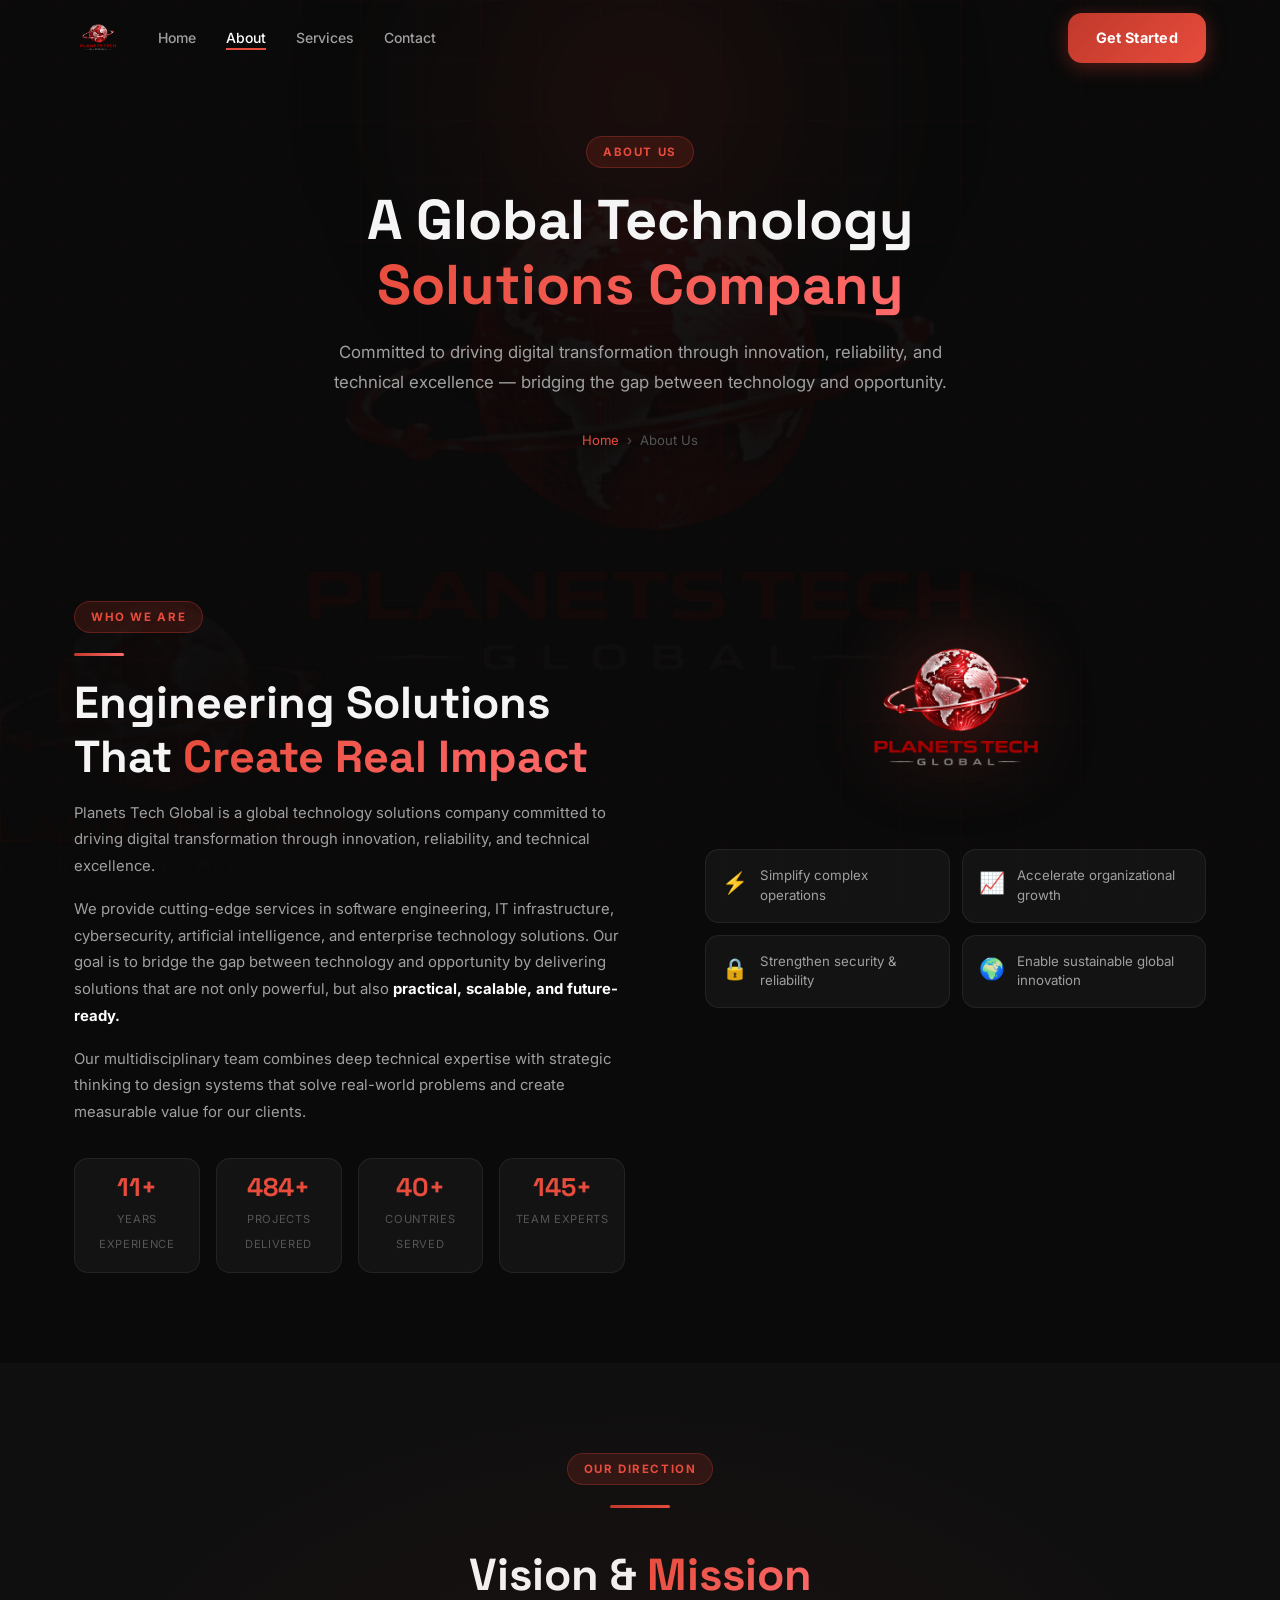
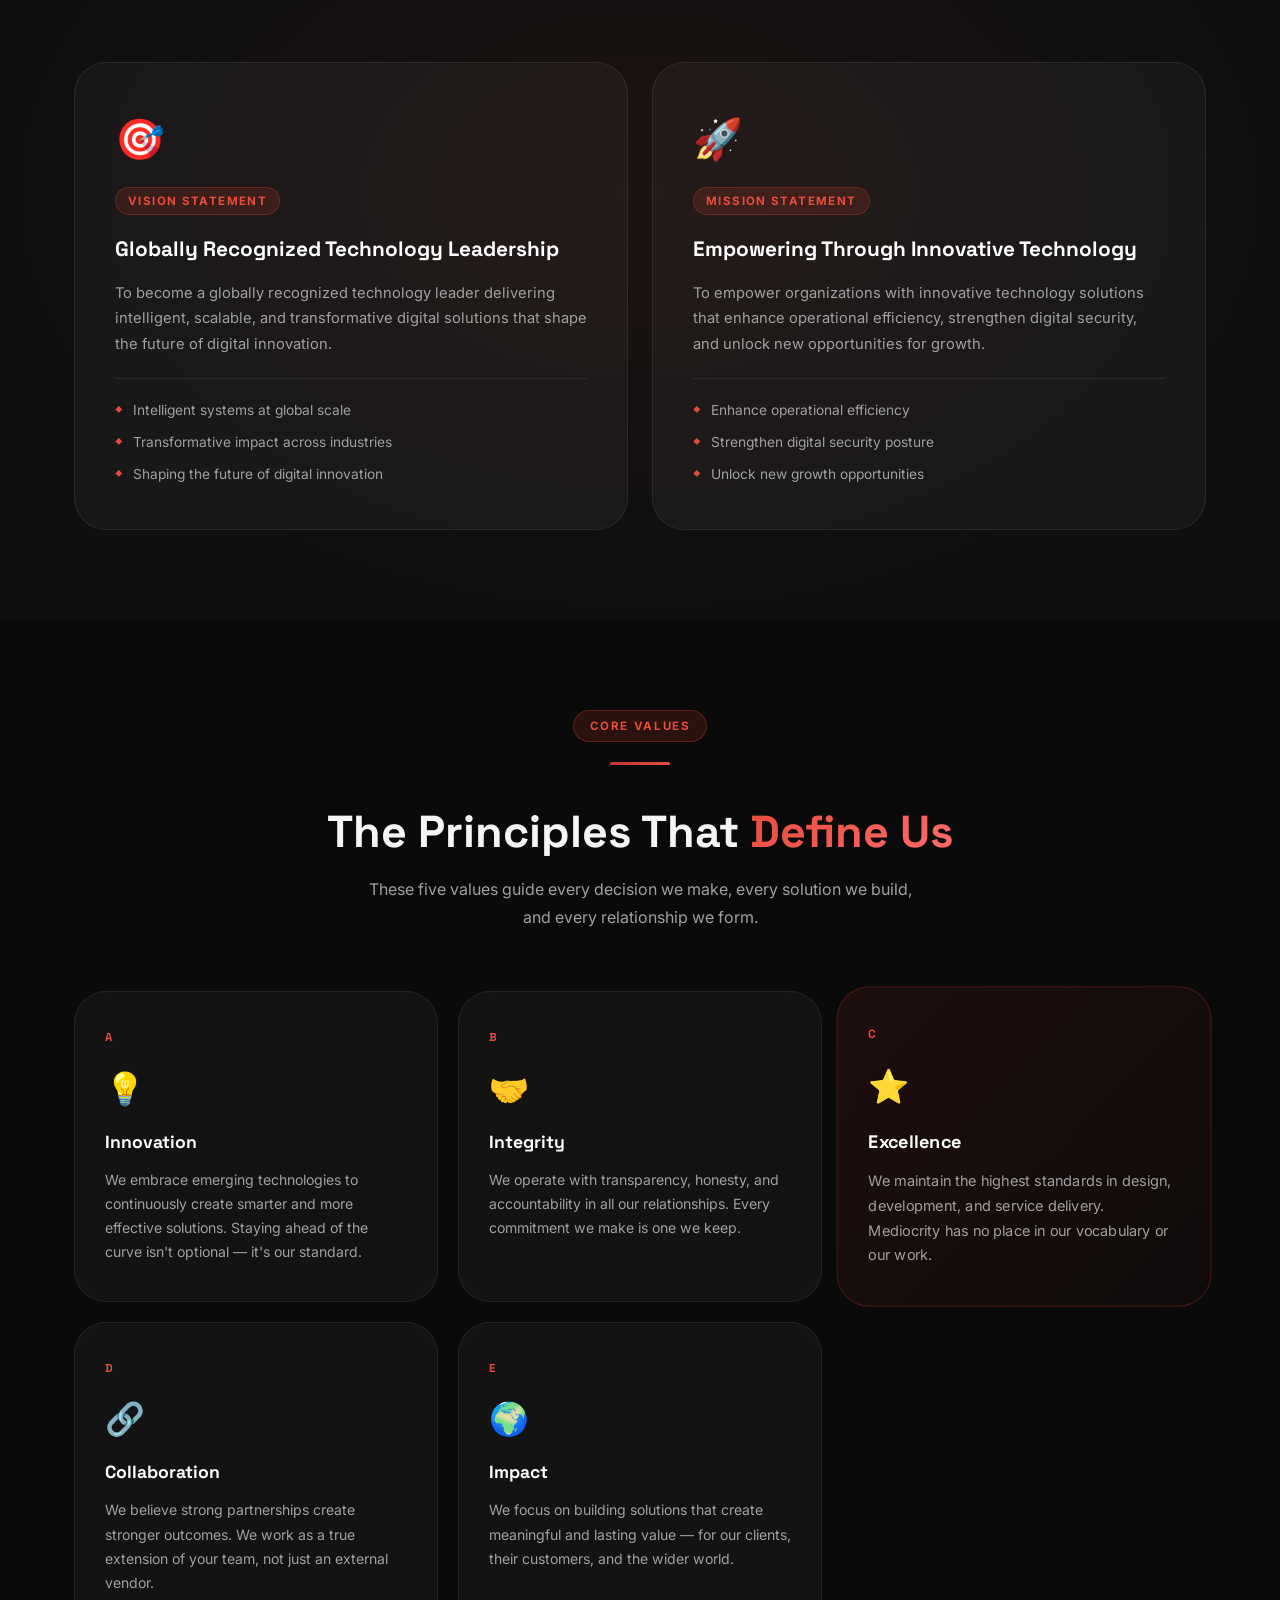
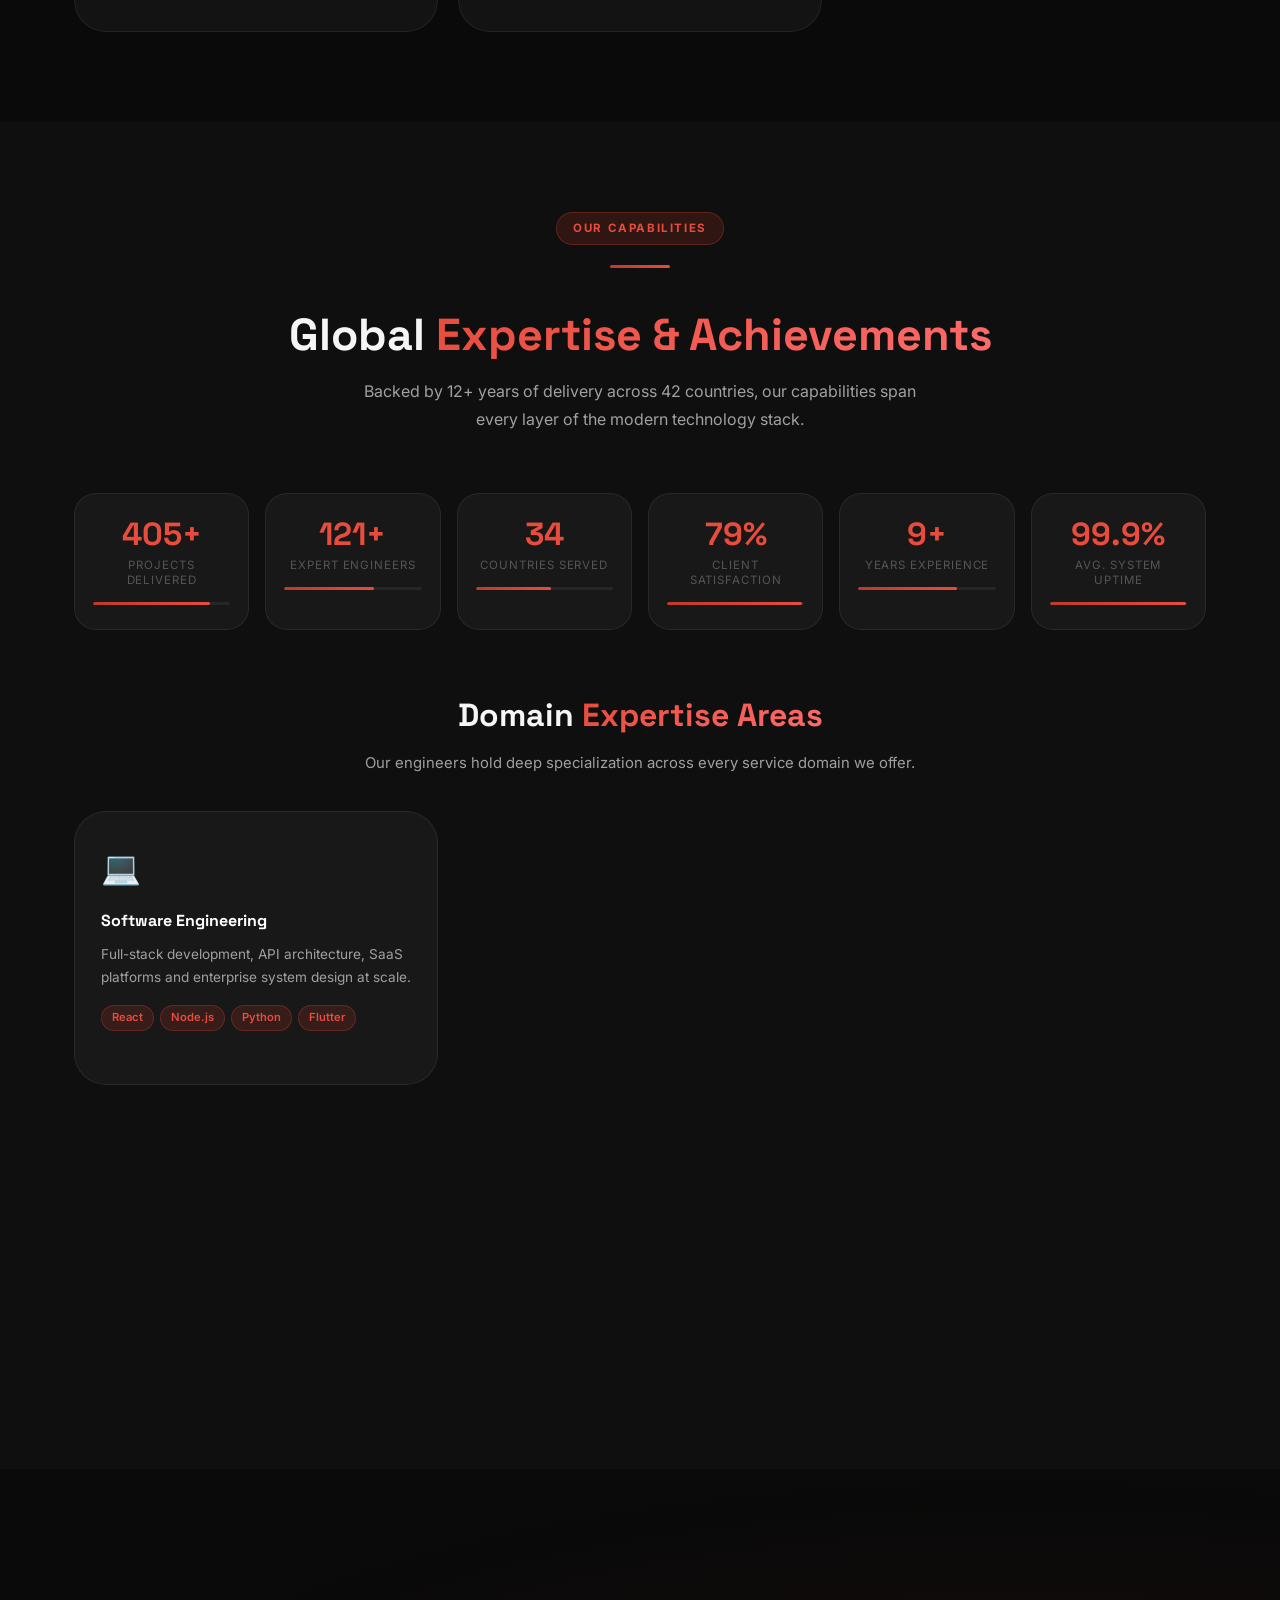
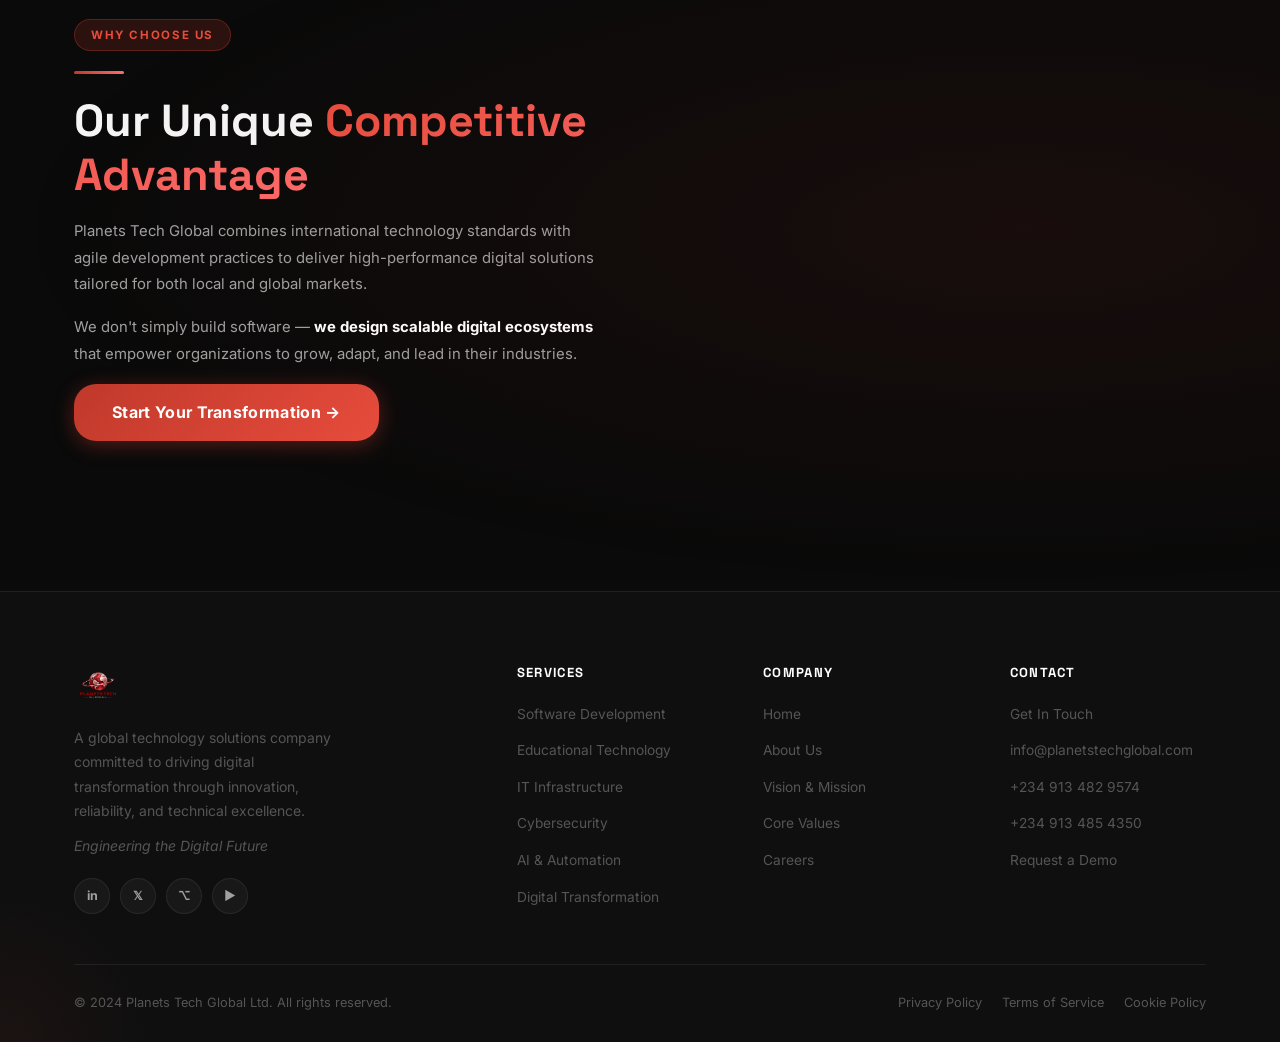
==== about.html @ 1c9dc2ce "Add files via upload" ====
<!DOCTYPE html>
<html lang="en">
<head>
  <meta charset="UTF-8"/>
  <meta name="viewport" content="width=device-width, initial-scale=1.0"/>
  <title>About Us — Planets Tech Global</title>
  <meta name="description" content="Learn about Planets Tech Global — our story, vision, mission, core values and the expert team driving global digital transformation."/>
  <link rel="icon" href="assets/planets tech red logo transparent.png" type="image/png"/>
  <link rel="stylesheet" href="style.css"/>
  <link rel="stylesheet" href="home.css"/>
  <link rel="stylesheet" href="about.css"/>
</head>
<body>
<div class="bg-grid"></div>
<div class="bg-logo-wrap" aria-hidden="true">
  <img src="assets/planets tech red logo transparent.png" alt="" class="bg-logo"/>
</div>
<div class="bg-logo-wrap-2" aria-hidden="true">
  <img src="assets/planets tech red logo transparent.png" alt="" class="bg-logo-2"/>
</div>

<!-- NAVBAR -->
<nav class="navbar" id="navbar">
  <div class="nav-inner">
    <a href="index.html" class="nav-logo"><img src="assets/planets tech red logo transparent.png" alt="Planets Tech Global"/></a>
    <ul class="nav-links" id="nav-links">
      <li><a href="index.html"    class="nav-link">Home</a></li>
      <li><a href="about.html"    class="nav-link">About</a></li>
      <li><a href="services.html" class="nav-link">Services</a></li>
      <li><a href="contact.html"  class="nav-link">Contact</a></li>
    </ul>
    <div class="nav-cta">
      <a href="contact.html" class="btn-primary" id="nav-cta-btn">Get Started</a>
      <button class="hamburger" id="hamburger" aria-label="Toggle menu"><span></span><span></span><span></span></button>
    </div>
  </div>
</nav>

<!-- PAGE HERO -->
<section class="page-hero" id="page-hero">
  <div class="page-hero-orb page-hero-orb-1"></div>
  <div class="page-hero-content container">
    <span class="section-tag">About Us</span>
    <h1>A Global Technology <span class="gradient-text">Solutions Company</span></h1>
    <p>Committed to driving digital transformation through innovation, reliability, and technical excellence — bridging the gap between technology and opportunity.</p>
    <div class="breadcrumb">
      <a href="index.html">Home</a> <span>›</span> <span>About Us</span>
    </div>
  </div>
</section>

<!-- ABOUT INTRO -->
<section class="about-intro" id="about-intro">
  <div class="container">
    <div class="about-intro-inner">
      <div class="about-intro-text">
        <span class="section-tag">Who We Are</span>
        <div class="red-line"></div>
        <h2 class="section-title">Engineering Solutions That <span class="gradient-text">Create Real Impact</span></h2>
        <p>Planets Tech Global is a global technology solutions company committed to driving digital transformation through innovation, reliability, and technical excellence.</p>
        <p>We provide cutting-edge services in software engineering, IT infrastructure, cybersecurity, artificial intelligence, and enterprise technology solutions. Our goal is to bridge the gap between technology and opportunity by delivering solutions that are not only powerful, but also <strong>practical, scalable, and future-ready.</strong></p>
        <p>Our multidisciplinary team combines deep technical expertise with strategic thinking to design systems that solve real-world problems and create measurable value for our clients.</p>
        <div class="about-quick-stats">
          <div class="qs-item">
            <span class="qs-num"><span data-count="12">0</span>+</span>
            <span class="qs-lbl">Years Experience</span>
          </div>
          <div class="qs-item">
            <span class="qs-num"><span data-count="500">0</span>+</span>
            <span class="qs-lbl">Projects Delivered</span>
          </div>
          <div class="qs-item">
            <span class="qs-num"><span data-count="42">0</span>+</span>
            <span class="qs-lbl">Countries Served</span>
          </div>
          <div class="qs-item">
            <span class="qs-num"><span data-count="150">0</span>+</span>
            <span class="qs-lbl">Team Experts</span>
          </div>
        </div>
      </div>
      <div class="about-intro-visual">
        <img src="assets/planets tech red logo transparent.png" alt="Planets Tech Global" class="about-logo-large"/>
        <div class="about-belief-cards">
          <div class="belief-card reveal">
            <span>⚡</span><p>Simplify complex operations</p>
          </div>
          <div class="belief-card reveal">
            <span>📈</span><p>Accelerate organizational growth</p>
          </div>
          <div class="belief-card reveal">
            <span>🔒</span><p>Strengthen security &amp; reliability</p>
          </div>
          <div class="belief-card reveal">
            <span>🌍</span><p>Enable sustainable global innovation</p>
          </div>
        </div>
      </div>
    </div>
  </div>
</section>

<!-- VISION & MISSION -->
<section class="vision-mission" id="vision">
  <div class="vm-bg-glow"></div>
  <div class="container">
    <div class="section-header">
      <span class="section-tag">Our Direction</span>
      <div class="section-divider"></div>
      <h2 class="section-title">Vision &amp; <span class="gradient-text">Mission</span></h2>
    </div>
    <div class="vm-grid">
      <div class="vm-big-card reveal" id="vision-card">
        <div class="vm-big-icon">🎯</div>
        <div class="vm-big-label">Vision Statement</div>
        <h3>Globally Recognized Technology Leadership</h3>
        <p>To become a globally recognized technology leader delivering intelligent, scalable, and transformative digital solutions that shape the future of digital innovation.</p>
        <div class="vm-line"></div>
        <ul class="vm-list">
          <li>Intelligent systems at global scale</li>
          <li>Transformative impact across industries</li>
          <li>Shaping the future of digital innovation</li>
        </ul>
      </div>
      <div class="vm-big-card reveal" id="mission-card">
        <div class="vm-big-icon">🚀</div>
        <div class="vm-big-label">Mission Statement</div>
        <h3>Empowering Through Innovative Technology</h3>
        <p>To empower organizations with innovative technology solutions that enhance operational efficiency, strengthen digital security, and unlock new opportunities for growth.</p>
        <div class="vm-line"></div>
        <ul class="vm-list">
          <li>Enhance operational efficiency</li>
          <li>Strengthen digital security posture</li>
          <li>Unlock new growth opportunities</li>
        </ul>
      </div>
    </div>
  </div>
</section>

<!-- CORE VALUES -->
<section class="core-values" id="values">
  <div class="container">
    <div class="section-header">
      <span class="section-tag">Core Values</span>
      <div class="section-divider"></div>
      <h2 class="section-title">The Principles That <span class="gradient-text">Define Us</span></h2>
      <p class="section-subtitle">These five values guide every decision we make, every solution we build, and every relationship we form.</p>
    </div>
    <div class="cv-grid">
      <div class="cv-card reveal tilt-card" id="cv-innovation">
        <div class="cv-num">A</div>
        <div class="cv-icon">💡</div>
        <h3>Innovation</h3>
        <p>We embrace emerging technologies to continuously create smarter and more effective solutions. Staying ahead of the curve isn't optional — it's our standard.</p>
      </div>
      <div class="cv-card reveal tilt-card" id="cv-integrity">
        <div class="cv-num">B</div>
        <div class="cv-icon">🤝</div>
        <h3>Integrity</h3>
        <p>We operate with transparency, honesty, and accountability in all our relationships. Every commitment we make is one we keep.</p>
      </div>
      <div class="cv-card featured-cv reveal tilt-card" id="cv-excellence">
        <div class="cv-num">C</div>
        <div class="cv-icon">⭐</div>
        <h3>Excellence</h3>
        <p>We maintain the highest standards in design, development, and service delivery. Mediocrity has no place in our vocabulary or our work.</p>
      </div>
      <div class="cv-card reveal tilt-card" id="cv-collab">
        <div class="cv-num">D</div>
        <div class="cv-icon">🔗</div>
        <h3>Collaboration</h3>
        <p>We believe strong partnerships create stronger outcomes. We work as a true extension of your team, not just an external vendor.</p>
      </div>
      <div class="cv-card reveal tilt-card" id="cv-impact">
        <div class="cv-num">E</div>
        <div class="cv-icon">🌍</div>
        <h3>Impact</h3>
        <p>We focus on building solutions that create meaningful and lasting value — for our clients, their customers, and the wider world.</p>
      </div>
    </div>
  </div>
</section>

<!-- GLOBAL EXPERTISE & CAPABILITIES -->
<section class="expertise-section" id="expertise">
  <div class="container">
    <div class="section-header">
      <span class="section-tag">Our Capabilities</span>
      <div class="section-divider"></div>
      <h2 class="section-title">Global <span class="gradient-text">Expertise &amp; Achievements</span></h2>
      <p class="section-subtitle">Backed by 12+ years of delivery across 42 countries, our capabilities span every layer of the modern technology stack.</p>
    </div>

    <!-- Achievement Metrics -->
    <div class="achieve-grid">
      <div class="achieve-card reveal" id="ach-1">
        <div class="achieve-num"><span data-count="500">0</span>+</div>
        <div class="achieve-label">Projects Delivered</div>
        <div class="achieve-bar"><div class="bar-fill" data-width="85%"></div></div>
      </div>
      <div class="achieve-card reveal" id="ach-2">
        <div class="achieve-num"><span data-count="150">0</span>+</div>
        <div class="achieve-label">Expert Engineers</div>
        <div class="achieve-bar"><div class="bar-fill" data-width="65%"></div></div>
      </div>
      <div class="achieve-card reveal" id="ach-3">
        <div class="achieve-num"><span data-count="42">0</span></div>
        <div class="achieve-label">Countries Served</div>
        <div class="achieve-bar"><div class="bar-fill" data-width="55%"></div></div>
      </div>
      <div class="achieve-card reveal" id="ach-4">
        <div class="achieve-num"><span data-count="98">0</span>%</div>
        <div class="achieve-label">Client Satisfaction</div>
        <div class="achieve-bar"><div class="bar-fill" data-width="98%"></div></div>
      </div>
      <div class="achieve-card reveal" id="ach-5">
        <div class="achieve-num"><span data-count="12">0</span>+</div>
        <div class="achieve-label">Years Experience</div>
        <div class="achieve-bar"><div class="bar-fill" data-width="72%"></div></div>
      </div>
      <div class="achieve-card reveal" id="ach-6">
        <div class="achieve-num">99.9%</div>
        <div class="achieve-label">Avg. System Uptime</div>
        <div class="achieve-bar"><div class="bar-fill" data-width="99%"></div></div>
      </div>
    </div>

    <!-- Domain Expertise -->
    <div class="domain-header">
      <h3>Domain <span class="gradient-text">Expertise Areas</span></h3>
      <p>Our engineers hold deep specialization across every service domain we offer.</p>
    </div>
    <div class="domain-grid">
      <div class="domain-card reveal tilt-card" id="dom-software">
        <div class="domain-icon">💻</div>
        <h4>Software Engineering</h4>
        <p>Full-stack development, API architecture, SaaS platforms and enterprise system design at scale.</p>
        <div class="domain-tags">
          <span>React</span><span>Node.js</span><span>Python</span><span>Flutter</span>
        </div>
      </div>
      <div class="domain-card reveal tilt-card" id="dom-cloud">
        <div class="domain-icon">☁</div>
        <h4>Cloud &amp; Infrastructure</h4>
        <p>Multi-cloud architecture, Kubernetes, Terraform IaC and enterprise-grade DevOps pipelines.</p>
        <div class="domain-tags">
          <span>AWS</span><span>Azure</span><span>GCP</span><span>K8s</span>
        </div>
      </div>
      <div class="domain-card reveal tilt-card featured-domain" id="dom-ai">
        <div class="domain-icon">🤖</div>
        <h4>AI &amp; Data Science</h4>
        <p>Machine learning, NLP, computer vision, predictive analytics and enterprise AI integration at production scale.</p>
        <div class="domain-tags">
          <span>TensorFlow</span><span>PyTorch</span><span>LangChain</span><span>RAG</span>
        </div>
      </div>
      <div class="domain-card reveal tilt-card" id="dom-security">
        <div class="domain-icon">🔒</div>
        <h4>Cybersecurity</h4>
        <p>Penetration testing, SIEM implementation, zero-trust architecture and ISO 27001 compliance advisory.</p>
        <div class="domain-tags">
          <span>Pen Testing</span><span>SIEM</span><span>ISO 27001</span><span>GDPR</span>
        </div>
      </div>
      <div class="domain-card reveal tilt-card" id="dom-edtech">
        <div class="domain-icon">🎓</div>
        <h4>Educational Technology</h4>
        <p>School ERP, LMS, student information systems and digital examination platforms for academic institutions.</p>
        <div class="domain-tags">
          <span>ERP</span><span>LMS</span><span>SIS</span><span>e-Assessment</span>
        </div>
      </div>
      <div class="domain-card reveal tilt-card" id="dom-consult">
        <div class="domain-icon">📊</div>
        <h4>Digital Transformation</h4>
        <p>Business process digitization, enterprise architecture and multi-year technology roadmap advisory.</p>
        <div class="domain-tags">
          <span>Strategy</span><span>BPM</span><span>Change Mgmt</span><span>Advisory</span>
        </div>
      </div>
    </div>
  </div>
</section>

<!-- USP SECTION -->
<section class="usp-section" id="usp">
  <div class="usp-bg-glow"></div>
  <div class="container">
    <div class="usp-inner">
      <div class="usp-text">
        <span class="section-tag">Why Choose Us</span>
        <div class="red-line"></div>
        <h2 class="section-title">Our Unique <span class="gradient-text">Competitive Advantage</span></h2>
        <p class="usp-desc">Planets Tech Global combines international technology standards with agile development practices to deliver high-performance digital solutions tailored for both local and global markets.</p>
        <p class="usp-desc">We don't simply build software — <strong>we design scalable digital ecosystems</strong> that empower organizations to grow, adapt, and lead in their industries.</p>
        <a href="contact.html" class="btn-primary btn-lg" id="usp-contact-btn">Start Your Transformation →</a>
      </div>
      <div class="usp-points">
        <div class="usp-point reveal">
          <div class="usp-point-icon">🌐</div>
          <div>
            <h4>International Standards</h4>
            <p>Every solution built to global best practices and industry compliance frameworks.</p>
          </div>
        </div>
        <div class="usp-point reveal">
          <div class="usp-point-icon">⚡</div>
          <div>
            <h4>Agile Development</h4>
            <p>Rapid, iterative delivery that keeps you in control at every milestone.</p>
          </div>
        </div>
        <div class="usp-point reveal">
          <div class="usp-point-icon">📐</div>
          <div>
            <h4>Scalable Ecosystems</h4>
            <p>Solutions engineered to grow with your organization, not hold it back.</p>
          </div>
        </div>
        <div class="usp-point reveal">
          <div class="usp-point-icon">🤝</div>
          <div>
            <h4>Local &amp; Global Reach</h4>
            <p>Deep local market understanding combined with international delivery capability.</p>
          </div>
        </div>
      </div>
    </div>
  </div>
</section>

<!-- FOOTER -->
<footer class="footer" id="footer">
  <div class="container">
    <div class="footer-top">
      <div class="footer-brand">
        <a href="index.html" class="nav-logo"><img src="assets/planets tech red logo transparent.png" alt="Planets Tech Global"/></a>
        <p>A global technology solutions company committed to driving digital transformation through innovation, reliability, and technical excellence.</p>
        <p class="footer-tagline">Engineering the Digital Future</p>
        <div class="footer-social">
          <a href="#" class="footer-social-icon" aria-label="LinkedIn">in</a>
          <a href="#" class="footer-social-icon" aria-label="Twitter">𝕏</a>
          <a href="#" class="footer-social-icon" aria-label="GitHub">⌥</a>
          <a href="#" class="footer-social-icon" aria-label="YouTube">▶</a>
        </div>
      </div>
      <div class="footer-col">
        <h4>Services</h4>
        <ul>
          <li><a href="services.html#software">Software Development</a></li>
          <li><a href="services.html#edtech">Educational Technology</a></li>
          <li><a href="services.html#infra">IT Infrastructure</a></li>
          <li><a href="services.html#security">Cybersecurity</a></li>
          <li><a href="services.html#ai">AI &amp; Automation</a></li>
          <li><a href="services.html#consulting">Digital Transformation</a></li>
        </ul>
      </div>
      <div class="footer-col">
        <h4>Company</h4>
        <ul>
          <li><a href="index.html">Home</a></li>
          <li><a href="about.html">About Us</a></li>
          <li><a href="about.html#vision">Vision &amp; Mission</a></li>
          <li><a href="about.html#values">Core Values</a></li>
          <li><a href="contact.html">Careers</a></li>
        </ul>
      </div>
      <div class="footer-col">
        <h4>Contact</h4>
        <ul>
          <li><a href="contact.html">Get In Touch</a></li>
          <li><a href="mailto:info@planetstechglobal.com">info@planetstechglobal.com</a></li>
          <li><a href="tel:+2349134829574">+234 913 482 9574</a></li>
          <li><a href="tel:+23491348534350">+234 913 485 4350</a></li>
          <li><a href="contact.html">Request a Demo</a></li>
        </ul>
      </div>
    </div>
    <div class="footer-bottom">
      <p>© 2024 Planets Tech Global Ltd. All rights reserved.</p>
      <div class="footer-legal">
        <a href="#">Privacy Policy</a>
        <a href="#">Terms of Service</a>
        <a href="#">Cookie Policy</a>
      </div>
    </div>
  </div>
</footer>
<script src="script.js"></script>
</body>
</html>
---- style.css ----
/* =====================================================
   PLANETS TECH GLOBAL — style.css
   Red · Black · White — Premium Tech Aesthetic
   ===================================================== */

/* ===== GOOGLE FONTS ===== */
@import url('https://fonts.googleapis.com/css2?family=Inter:wght@300;400;500;600;700;800;900&family=Space+Grotesk:wght@300;400;500;600;700&display=swap');

/* ===== CSS VARIABLES ===== */
:root {
  --red:            #c0392b;
  --red-bright:     #e74c3c;
  --red-light:      #ff6b6b;
  --red-primary:    #c0392b;
  --red-glow:       rgba(192, 57, 43, 0.18);
  --red-glow-strong:rgba(192, 57, 43, 0.35);
  --red-border:     rgba(192, 57, 43, 0.35);

  --bg-primary:     #0a0a0a;
  --bg-secondary:   #0f0f0f;
  --bg-card:        rgba(255,255,255,0.04);
  --bg-card-hover:  rgba(255,255,255,0.07);
  --bg-red-card:    rgba(192,57,43,0.08);

  --border-subtle:  rgba(255,255,255,0.07);
  --border-red:     rgba(192,57,43,0.3);

  --white:          #ffffff;
  --text-primary:   #f5f5f5;
  --text-secondary: #a0a0a0;
  --text-muted:     #555555;

  --font-main:      'Inter', -apple-system, sans-serif;
  --font-body:      'Inter', -apple-system, sans-serif;
  --font-display:   'Space Grotesk', sans-serif;

  --radius-sm:  8px;
  --radius-md:  14px;
  --radius-lg:  22px;
  --radius-xl:  32px;

  --shadow-card:  0 4px 30px rgba(0,0,0,0.5);
  --shadow-red:   0 0 30px rgba(192,57,43,0.25);
  --transition:   all 0.3s cubic-bezier(0.4,0,0.2,1);
  --nav-height:   76px;
}

/* ===== RESET ===== */
*, *::before, *::after { margin:0; padding:0; box-sizing:border-box; }
html { scroll-behavior:smooth; font-size:16px; }
body {
  font-family: var(--font-main);
  background: var(--bg-primary);
  color: var(--text-primary);
  line-height: 1.6;
  overflow-x: hidden;
}
img { max-width:100%; height:auto; display:block; }
a  { text-decoration:none; color:inherit; }
ul { list-style:none; }

/* ===== CONTAINER ===== */
.container {
  max-width:1180px;
  margin:0 auto;
  padding:0 24px;
  padding-left:max(24px, env(safe-area-inset-left));
  padding-right:max(24px, env(safe-area-inset-right));
}

/* ===== BG GRID ===== */
.bg-grid {
  position: fixed; inset:0;
  background-image:
    linear-gradient(rgba(192,57,43,0.03) 1px, transparent 1px),
    linear-gradient(90deg,rgba(192,57,43,0.03) 1px, transparent 1px);
  background-size: 60px 60px;
  pointer-events:none; z-index:-2;
}

/* ===== TYPOGRAPHY ===== */
.gradient-text {
  background: linear-gradient(135deg, var(--red-bright) 0%, var(--red-light) 100%);
  -webkit-background-clip:text;
  -webkit-text-fill-color:transparent;
  background-clip:text;
}

.section-tag {
  display:inline-block;
  font-size:0.72rem; font-weight:700;
  letter-spacing:0.14em; text-transform:uppercase;
  color: var(--red-bright);
  background: var(--red-glow);
  border: 1px solid var(--red-border);
  padding:6px 16px; border-radius:100px;
  margin-bottom:20px;
}

.section-title {
  font-family: var(--font-display);
  font-size: clamp(1.9rem, 3.5vw, 2.8rem);
  font-weight:700; line-height:1.2;
  color: var(--text-primary);
  margin-bottom:16px;
}

.section-subtitle {
  font-size:1rem; color:var(--text-secondary);
  max-width:560px; margin:0 auto; line-height:1.75;
}

.section-header { text-align:center; margin-bottom:60px; }

/* ===== BUTTONS ===== */
.btn-primary {
  display:inline-flex; align-items:center; gap:8px;
  background: linear-gradient(135deg, var(--red), var(--red-bright));
  color:#fff; font-weight:700; font-size:0.9rem;
  padding:13px 28px; border-radius:var(--radius-md);
  transition:var(--transition); border:none; cursor:pointer;
  box-shadow: 0 4px 20px rgba(192,57,43,0.4);
  letter-spacing:0.02em;
}
.btn-primary:hover {
  transform:translateY(-3px);
  box-shadow:0 10px 35px rgba(192,57,43,0.55);
  filter:brightness(1.1);
}
.btn-primary.btn-lg { padding:16px 38px; font-size:1rem; border-radius:var(--radius-lg); }
.btn-primary.btn-full { width:100%; justify-content:center; }

.btn-outline {
  display:inline-flex; align-items:center; gap:8px;
  background:transparent; color:var(--text-primary);
  font-weight:600; font-size:0.9rem;
  padding:13px 28px; border-radius:var(--radius-md);
  border:1px solid var(--border-subtle);
  transition:var(--transition); cursor:pointer;
}
.btn-outline:hover {
  border-color:var(--red-bright); color:var(--red-bright);
  background:var(--red-glow); transform:translateY(-3px);
}
.btn-outline.btn-lg { padding:16px 38px; font-size:1rem; border-radius:var(--radius-lg); }

/* ===== NAVBAR ===== */
.navbar {
  position:fixed; top:0; left:0; right:0;
  height:var(--nav-height); z-index:1000;
  transition:var(--transition);
}
.navbar.scrolled {
  background:rgba(10,10,10,0.93);
  backdrop-filter:blur(18px);
  border-bottom:1px solid var(--border-subtle);
}
.nav-inner {
  max-width:1180px; margin:0 auto; padding:0 24px;
  height:100%; display:flex; align-items:center; gap:36px;
  padding-left:max(24px, env(safe-area-inset-left));
  padding-right:max(24px, env(safe-area-inset-right));
}
.nav-logo { display:flex; align-items:center; gap:12px; flex-shrink:0; }
.nav-logo img { height:48px; width:auto; }
.nav-links { display:flex; align-items:center; gap:30px; flex:1; }
.nav-link {
  font-size:0.875rem; font-weight:500;
  color:var(--text-secondary); transition:var(--transition);
  position:relative; padding-bottom:4px;
}
.nav-link::after {
  content:''; position:absolute; bottom:0; left:0;
  width:0; height:2px;
  background:var(--red-bright); transition:var(--transition);
}
.nav-link:hover, .nav-link.active { color:var(--white); }
.nav-link:hover::after, .nav-link.active::after { width:100%; }
.nav-cta { margin-left:auto; display:flex; align-items:center; gap:14px; }
.hamburger {
  display:none; flex-direction:column; gap:5px;
  background:none; border:none; cursor:pointer; padding:4px;
}
.hamburger span { display:block; width:22px; height:2px; background:var(--text-primary); transition:var(--transition); }

/* ===== PAGE HERO (shared) ===== */
.page-hero {
  min-height:52vh; display:flex; align-items:center;
  padding:calc(var(--nav-height) + 60px) 0 60px;
  position:relative; text-align:center; overflow:hidden;
}
.page-hero-orb {
  position:absolute; border-radius:50%; filter:blur(90px); pointer-events:none;
}
.page-hero-orb-1 {
  width:500px; height:500px;
  background:radial-gradient(circle,rgba(192,57,43,0.14),transparent 70%);
  top:-150px; left:50%; transform:translateX(-50%);
}
.page-hero-content { position:relative; z-index:1; max-width:800px; margin:0 auto; }
.page-hero h1 { font-family:var(--font-display); font-size:clamp(2.2rem,5vw,3.5rem); font-weight:800; line-height:1.15; margin-bottom:20px; }
.page-hero p { font-size:1.05rem; color:var(--text-secondary); max-width:620px; margin:0 auto 32px; line-height:1.8; }

/* ===== DIVIDER ===== */
.section-divider {
  width:60px; height:3px; margin:0 auto 40px;
  background:linear-gradient(90deg,var(--red),var(--red-bright));
  border-radius:100px;
}

/* ===== RED LINE ACCENT ===== */
.red-line { width:50px; height:3px; background:linear-gradient(90deg,var(--red),var(--red-light)); border-radius:100px; margin-bottom:20px; }

/* ===== CARDS ===== */
.card {
  background:var(--bg-card);
  border:1px solid var(--border-subtle);
  border-radius:var(--radius-lg);
  transition:var(--transition);
}
.card:hover {
  background:var(--bg-card-hover);
  border-color:var(--border-red);
  transform:translateY(-5px);
  box-shadow:var(--shadow-red);
}

/* ===== TICKER ===== */
.ticker-wrap { overflow:hidden; }
.ticker-inner { display:flex; gap:60px; animation:ticker 28s linear infinite; width:max-content; }
.ticker-inner:hover { animation-play-state:paused; }
@keyframes ticker { from{transform:translateX(0)} to{transform:translateX(-50%)} }
.brand-logo {
  font-family:var(--font-display); font-size:0.95rem; font-weight:700;
  color:var(--text-muted); letter-spacing:0.06em; text-transform:uppercase; flex-shrink:0;
  transition:var(--transition);
}
.brand-logo:hover { color:var(--red-bright); }

/* ===== SCROLL REVEAL ===== */
.reveal { opacity:0; transform:translateY(28px); transition:opacity 0.7s ease,transform 0.7s ease; }
.reveal.visible { opacity:1; transform:translateY(0); }

/* ===== FOOTER ===== */
.footer {
  padding:70px 0 28px;
  border-top:1px solid var(--border-subtle);
  background:var(--bg-secondary);
}
.footer-top {
  display:grid; grid-template-columns:2fr 1fr 1fr 1fr;
  gap:50px; margin-bottom:50px;
}
.footer-brand .nav-logo { margin-bottom:16px; }
.footer-brand p { font-size:0.875rem; color:var(--text-muted); line-height:1.75; max-width:270px; }
.footer-tagline { font-size:0.8rem; font-style:italic; color:var(--red-bright); margin-top:10px; }
.footer-social { display:flex; gap:10px; margin-top:20px; }
.footer-social-icon {
  width:36px; height:36px;
  background:var(--bg-card); border:1px solid var(--border-subtle);
  border-radius:50%; display:flex; align-items:center; justify-content:center;
  font-size:0.78rem; font-weight:700; color:var(--text-secondary);
  transition:var(--transition);
}
.footer-social-icon:hover { background:var(--red-glow); border-color:var(--red); color:var(--red-bright); transform:translateY(-2px); }
.footer-col h4 {
  font-family:var(--font-display); font-size:0.82rem; font-weight:700;
  color:var(--white); letter-spacing:0.1em; text-transform:uppercase; margin-bottom:18px;
}
.footer-col ul { display:flex; flex-direction:column; gap:11px; }
.footer-col a { font-size:0.86rem; color:var(--text-muted); transition:var(--transition); }
.footer-col a:hover { color:var(--red-bright); padding-left:5px; }
.footer-bottom {
  display:flex; align-items:center; justify-content:space-between;
  padding-top:28px; border-top:1px solid var(--border-subtle);
  flex-wrap:wrap; gap:14px;
}
.footer-bottom p { font-size:0.8rem; color:var(--text-muted); }
.footer-legal { display:flex; gap:20px; }
.footer-legal a { font-size:0.8rem; color:var(--text-muted); transition:var(--transition); }
.footer-legal a:hover { color:var(--red-bright); }

/* ===== GLOWING BLOB CURSOR ===== */
#cursor-blob {
  position:fixed; width:300px; height:300px; border-radius:50%;
  background:radial-gradient(circle,rgba(192,57,43,0.07),transparent 70%);
  pointer-events:none; z-index:0;
  transform:translate(-50%,-50%);
  transition:left 0.12s ease,top 0.12s ease;
  mix-blend-mode:screen;
}

/* ===== FORM ===== */
.form-group { display:flex; flex-direction:column; gap:7px; margin-bottom:18px; }
.form-group label { font-size:0.82rem; font-weight:600; color:var(--text-secondary); letter-spacing:0.03em; }
.form-group input,
.form-group textarea,
.form-group select {
  background:rgba(255,255,255,0.04); border:1px solid var(--border-subtle);
  border-radius:var(--radius-md); padding:13px 16px;
  color:var(--text-primary); font-family:var(--font-main); font-size:0.9rem;
  transition:var(--transition); outline:none; width:100%;
}
.form-group input:focus,
.form-group textarea:focus,
.form-group select:focus {
  border-color:var(--red-bright); background:rgba(192,57,43,0.05);
  box-shadow:0 0 0 3px rgba(192,57,43,0.12);
}
.form-group select option { background:#111; color:var(--text-primary); }
.form-group textarea { resize:vertical; min-height:110px; }
.form-note { text-align:center; font-size:0.78rem; color:var(--text-muted); margin-top:12px; }
.form-row { display:grid; grid-template-columns:1fr 1fr; gap:16px; }

/* ===== RESPONSIVE ===== */
@media(max-width:1024px){
  .footer-top { grid-template-columns:1fr 1fr; gap:35px; }
}
@media(max-width:900px){
  .nav-inner { gap:20px; }
  .nav-links { display:none; }
  /* Always show a dark backdrop on mobile so nav is visible */
  .navbar {
    background:rgba(8,8,8,0.95);
    backdrop-filter:blur(16px);
    border-bottom:1px solid var(--border-subtle);
  }
  .hamburger { display:flex; z-index:1001; }
  .hamburger span { background: var(--white); height:3px; width:24px; border-radius:2px; }
  .nav-cta .btn-primary { display:none; }
  .nav-logo img { height:44px; }
  /* Open state — works from 900px down to any width */
  .nav-links.open {
    display:flex; flex-direction:column; align-items:flex-start;
    position:fixed; top:var(--nav-height); left:0; right:0;
    background:rgba(8,8,8,0.98); backdrop-filter:blur(20px);
    padding:32px 24px;
    padding-left:max(24px, env(safe-area-inset-left));
    padding-right:max(24px, env(safe-area-inset-right));
    border-bottom:1px solid var(--border-subtle);
    z-index:999; gap:24px;
    border-top: 1px solid var(--border-red);
  }
  .nav-links.open .nav-link { font-size:1.1rem; color:var(--text-primary); width:100%; padding:6px 0; }
  .nav-links.open .nav-link:hover { color:var(--red-bright); padding-left:8px; }
}
@media(max-width:768px){
  /* Nav open link size on smaller phones */
  .nav-links.open .nav-link { font-size:1rem; }

  /* Footer */
  .footer-top { grid-template-columns:1fr; gap:28px; }
  .footer-bottom { flex-direction:column; text-align:center; }
  .footer-legal { flex-wrap:wrap; justify-content:center; }
  /* Forms */
  .form-row { grid-template-columns:1fr; }
  /* Page hero */
  .page-hero { padding:calc(var(--nav-height) + 40px) 0 40px; }
  .page-hero h1 { font-size:clamp(1.7rem,6vw,2.2rem); }
  .page-hero p { font-size:0.93rem; }
  /* Section header */
  .section-header { margin-bottom:40px; }
  .section-subtitle { font-size:0.9rem; }
  /* Container */
  .container {
    padding:0 16px;
    padding-left:max(16px, env(safe-area-inset-left));
    padding-right:max(16px, env(safe-area-inset-right));
  }
}
@media(max-width:480px){
  .btn-primary.btn-lg, .btn-outline.btn-lg { padding:14px 20px; font-size:0.9rem; width:100%; justify-content:center; }
  .section-title { font-size:clamp(1.5rem,7vw,2rem); }
  .footer-top { gap:24px; }
}
---- home.css ----
/* ============================================================
   home.css — Planets Tech Global homepage
   Animated BG Logo · Red/Black · Fully Responsive
   ============================================================ */

/* ===== ANIMATED BG LOGO (site-wide) ===== */
.bg-logo-wrap {
  position: fixed;
  inset: 0;
  z-index: -1;
  pointer-events: none;
  overflow: hidden;
  display: flex;
  align-items: center;
  justify-content: center;
}
.bg-logo {
  width: clamp(500px, 70vw, 900px);
  height: clamp(500px, 70vw, 900px);
  object-fit: contain;
  opacity: 0.04;
  animation: bgLogoSpin 40s linear infinite, bgLogoPulse 8s ease-in-out infinite;
  filter: blur(1px) saturate(2);
  transform-origin: center center;
}
@keyframes bgLogoSpin {
  from { transform: rotate(0deg) scale(1); }
  to   { transform: rotate(360deg) scale(1); }
}
@keyframes bgLogoPulse {
  0%,100% { opacity: 0.04; }
  50%      { opacity: 0.07; }
}

/* Second BG logo instance offset for depth */
.bg-logo-wrap-2 {
  position: fixed;
  inset: 0;
  z-index: -1;
  pointer-events: none;
  overflow: hidden;
  display: flex;
  align-items: flex-end;
  justify-content: flex-start;
  padding: 0;
}
.bg-logo-2 {
  width: clamp(300px, 40vw, 550px);
  height: clamp(300px, 40vw, 550px);
  object-fit: contain;
  opacity: 0.025;
  animation: bgLogoSpin2 60s linear infinite reverse, bgLogoPulse2 12s ease-in-out infinite;
  filter: blur(2px) saturate(1.5);
  transform-origin: center center;
  transform: translate(-20%, 20%);
}
@keyframes bgLogoSpin2 {
  from { transform: translate(-20%, 20%) rotate(0deg); }
  to   { transform: translate(-20%, 20%) rotate(-360deg); }
}
@keyframes bgLogoPulse2 {
  0%,100% { opacity: 0.025; }
  50%      { opacity: 0.05; }
}

/* ===== HERO ===== */
.hero {
  min-height: 100vh;
  display: flex;
  align-items: center;
  position: relative;
}
/* .hero-inner = the .container inside — owns all flex/padding */
.hero-inner {
  display: flex;
  align-items: center;
  gap: 60px;
  padding-top: calc(var(--nav-height) + 50px);
  padding-bottom: 80px;
  width: 100%;
}

.hero-orb { position:fixed; border-radius:50%; filter:blur(100px); pointer-events:none; z-index:-1; }
.hero-orb-1 {
  width: 650px; height: 650px;
  background: radial-gradient(circle, rgba(192,57,43,0.15), transparent 70%);
  top: -180px; right: -100px;
  animation: floatOrb 9s ease-in-out infinite;
}
.hero-orb-2 {
  width: 380px; height: 380px;
  background: radial-gradient(circle, rgba(192,57,43,0.08), transparent 70%);
  bottom: 0; left: -80px;
  animation: floatOrb 12s ease-in-out infinite reverse;
}
@keyframes floatOrb {
  0%,100% { transform: scale(1) translateY(0); }
  50%      { transform: scale(1.07) translateY(-28px); }
}

.hero-content { flex: 1; max-width: 590px; z-index: 1; }

.hero-badge {
  display: inline-flex; align-items: center; gap: 10px;
  font-size: 0.78rem; font-weight: 700; letter-spacing: 0.06em;
  color: var(--red-bright); background: var(--red-glow);
  border: 1px solid var(--red-border);
  padding: 8px 18px; border-radius: 100px; margin-bottom: 28px;
  animation: heroFadeUp 0.8s ease both;
}
.badge-dot { width: 8px; height: 8px; background: var(--red-bright); border-radius: 50%; animation: blink 1.5s infinite; }
@keyframes blink { 0%,100%{opacity:1} 50%{opacity:0.2} }

.hero-title {
  font-family: var(--font-display);
  font-size: clamp(2.2rem, 5vw, 3.8rem);
  font-weight: 800; line-height: 1.1;
  color: var(--text-primary); margin-bottom: 22px;
  animation: heroFadeUp 0.8s 0.15s ease both;
}
.hero-subtitle {
  font-size: 1.05rem; color: var(--text-secondary);
  line-height: 1.8; margin-bottom: 36px; max-width: 520px;
  animation: heroFadeUp 0.8s 0.3s ease both;
}
.hero-actions { display: flex; gap: 14px; flex-wrap: wrap; margin-bottom: 48px; animation: heroFadeUp 0.8s 0.45s ease both; }
@keyframes heroFadeUp { from{opacity:0;transform:translateY(20px)} to{opacity:1;transform:translateY(0)} }

.hero-stats {
  display: flex; align-items: center; gap: 0;
  padding: 18px 20px;
  background: rgba(10,10,10,0.7);
  border: 1px solid var(--border-subtle);
  border-radius: var(--radius-lg);
  backdrop-filter: blur(18px);
  animation: heroFadeUp 0.8s 0.6s ease both;
}
.hero-stat { display: flex; flex-direction: column; align-items: center; flex: 1; gap: 3px; min-width: 0; }
.stat-val { font-family: var(--font-display); font-size: clamp(1.3rem,2.5vw,1.7rem); font-weight: 800; color: var(--red-bright); line-height: 1; white-space: nowrap; }
.stat-lbl { font-size: clamp(0.6rem,1vw,0.68rem); color: var(--text-muted); text-transform: uppercase; letter-spacing: 0.06em; text-align: center; }
.stat-sep { width: 1px; height: 34px; background: var(--border-subtle); flex-shrink: 0; }

/* ===== HERO VISUAL ===== */
.hero-visual { flex: 0 0 460px; display: flex; justify-content: center; align-items: center; }
.globe-wrap {
  position: relative; width: 420px; height: 420px;
  display: flex; justify-content: center; align-items: center;
}
.hero-globe {
  width: 300px; height: 300px; object-fit: contain;
  animation: floatGlobe 6s ease-in-out infinite;
  filter: drop-shadow(0 0 55px rgba(192,57,43,0.5));
  position: relative; z-index: 2;
}
@keyframes floatGlobe {
  0%,100% { transform: translateY(0) rotate(0deg); }
  50%      { transform: translateY(-18px) rotate(4deg); }
}
.orbit { position: absolute; border-radius: 50%; border: 1.5px solid; animation: spinOrbit linear infinite; }
.orbit-1 { width:340px;height:130px; border-color:rgba(192,57,43,0.4); transform:rotateX(70deg); animation-duration:7s; }
.orbit-2 { width:380px;height:150px; border-color:rgba(192,57,43,0.2); transform:rotateX(70deg); animation-duration:11s; animation-direction:reverse; }
.orbit-3 { width:420px;height:170px; border-color:rgba(192,57,43,0.1); transform:rotateX(70deg); animation-duration:16s; }
@keyframes spinOrbit { from{transform:rotateX(70deg) rotateZ(0deg)} to{transform:rotateX(70deg) rotateZ(360deg)} }

.float-card {
  position: absolute; display: flex; align-items: center; gap: 10px;
  background: rgba(5,5,5,0.9); border: 1px solid var(--border-subtle);
  backdrop-filter: blur(20px); padding: 10px 16px;
  border-radius: var(--radius-md); font-size: 0.78rem;
  white-space: nowrap; box-shadow: var(--shadow-card);
  animation: floatCard 4s ease-in-out infinite;
  z-index: 3;
}
.float-card strong { display: block; font-size: 0.82rem; color: var(--white); }
.float-card span { color: var(--text-muted); font-size: 0.7rem; }
.fc-icon { font-size: 1.1rem; }
.fc-dot { width:7px;height:7px;border-radius:50%;background:var(--red-bright);box-shadow:0 0 8px var(--red-bright);animation:blink 2s infinite;margin-left:auto; }
.fc-1 { top:30px;right:-15px;animation-delay:0s; }
.fc-2 { bottom:90px;left:-25px;animation-delay:1.4s; }
.fc-3 { bottom:25px;right:5px;animation-delay:0.7s; }
.fc-4 { top:85px;left:-20px;animation-delay:2.1s; }
@keyframes floatCard { 0%,100%{transform:translateY(0)} 50%{transform:translateY(-8px)} }

/* ===== TECH PARTNERS — infinite marquee ===== */
.partners {
  padding: 60px 0;
  border-top: 1px solid var(--border-subtle);
  border-bottom: 1px solid var(--border-subtle);
  background: rgba(5,5,5,0.6);
  position: relative;
  overflow: hidden;
}
.partners-lbl {
  text-align: center;
  font-size: 0.72rem; font-weight: 700;
  letter-spacing: 0.16em; text-transform: uppercase;
  color: var(--text-muted); margin-bottom: 36px;
}
.partners-lbl span { color: var(--red-bright); }

/* Track wrapper — clips and adds fade edges */
.partners-track-wrap {
  overflow: hidden;
  -webkit-mask-image: linear-gradient(
    to right,
    transparent 0%,
    #000 12%,
    #000 88%,
    transparent 100%
  );
  mask-image: linear-gradient(
    to right,
    transparent 0%,
    #000 12%,
    #000 88%,
    transparent 100%
  );
}

/* The scrolling row — contains 2× the logos for a seamless loop */
.partners-track {
  display: flex;
  align-items: center;
  gap: 20px;
  width: max-content;
  animation: partnersScroll 30s linear infinite;
}
.partners-track-wrap:hover .partners-track {
  animation-play-state: paused;
}

@keyframes partnersScroll {
  from { transform: translateX(0); }
  to   { transform: translateX(-50%); }
}

/* Individual logo card */
.partner-logo {
  display: flex;
  flex-direction: column;
  align-items: center;
  justify-content: center;
  gap: 8px;
  min-width: 130px;
  background: rgba(255,255,255,0.03);
  border: 1px solid rgba(255,255,255,0.06);
  border-radius: var(--radius-md);
  padding: 18px 22px;
  transition: var(--transition);
  flex-shrink: 0;
  cursor: default;
}
.partner-logo:hover {
  background: rgba(255,255,255,0.08);
  border-color: var(--border-red);
  transform: translateY(-4px);
  box-shadow: 0 8px 24px rgba(192,57,43,0.15);
}
.partner-logo svg { display: block; }
.partner-name {
  font-size: 0.65rem; font-weight: 600;
  letter-spacing: 0.06em; text-transform: uppercase;
  color: var(--text-muted);
  transition: var(--transition);
}
.partner-logo:hover .partner-name { color: var(--red-bright); }

/* ===== OVERVIEW ===== */
.overview { padding: 100px 0; position: relative; }
.overview-inner { display: grid; grid-template-columns: 1fr 1fr; gap: 80px; align-items: start; }
.overview-desc { font-size: 0.93rem; color: var(--text-secondary); line-height: 1.8; margin-bottom: 18px; }
.overview-desc strong { color: var(--white); }
.overview-beliefs { display: flex; flex-direction: column; gap: 18px; margin: 30px 0; }
.belief-item { display: flex; align-items: flex-start; gap: 16px; }
.belief-icon { width:42px;height:42px;flex-shrink:0;background:var(--red-glow);border:1px solid var(--red-border);border-radius:var(--radius-md);display:flex;align-items:center;justify-content:center;font-size:1rem; }
.belief-item strong { display: block; font-size: 0.9rem; color: var(--white); margin-bottom: 2px; }
.belief-item span { font-size: 0.82rem; color: var(--text-secondary); }

.usp-card {
  background: linear-gradient(135deg, rgba(192,57,43,0.1), rgba(192,57,43,0.03));
  border: 1px solid var(--border-red); border-radius: var(--radius-xl);
  padding: 36px 32px; margin-bottom: 20px;
}
.usp-tag { font-size:0.68rem;font-weight:700;letter-spacing:0.12em;text-transform:uppercase;color:var(--red-bright);background:var(--red-glow);border:1px solid var(--red-border);padding:4px 12px;border-radius:100px; }
.usp-quote { font-family:var(--font-display);font-size:1.1rem;font-weight:600;color:var(--white);line-height:1.6;margin:20px 0 16px;font-style:italic; }
.usp-divider { height:1px;background:var(--border-subtle);margin:16px 0; }
.usp-sub { font-size:0.875rem;color:var(--text-secondary);line-height:1.75; }
.vm-cards { display:grid;grid-template-columns:1fr 1fr;gap:16px; }
.vm-card { background:var(--bg-card);border:1px solid var(--border-subtle);border-radius:var(--radius-lg);padding:22px 20px;transition:var(--transition); }
.vm-card:hover { border-color:var(--border-red);background:var(--bg-red-card); }
.vm-icon { font-size:1.5rem;margin-bottom:10px;display:block; }
.vm-card h4 { font-family:var(--font-display);font-size:0.95rem;font-weight:700;color:var(--white);margin-bottom:8px; }
.vm-card p { font-size:0.82rem;color:var(--text-secondary);line-height:1.65; }

/* ===== SERVICES PREVIEW ===== */
.services-preview { padding: 100px 0; background: var(--bg-secondary); position: relative; }
.services-grid { display: grid; grid-template-columns: repeat(3,1fr); gap: 20px; margin-bottom: 40px; }
.svc-card {
  display: block; background: var(--bg-card); border: 1px solid var(--border-subtle);
  border-radius: var(--radius-lg); padding: 30px 26px;
  position: relative; overflow: hidden; transition: var(--transition);
}
.svc-card:hover { background: var(--bg-card-hover); border-color: var(--border-red); transform: translateY(-5px); box-shadow: var(--shadow-red); }
.svc-card.featured-svc { background: var(--bg-red-card); border-color: var(--border-red); }
.svc-icon-wrap { width:50px;height:50px;background:var(--red-glow);border:1px solid var(--red-border);border-radius:var(--radius-md);display:flex;align-items:center;justify-content:center;margin-bottom:18px; }
.svc-icon { font-size:1.4rem; }
.svc-card h3 { font-family:var(--font-display);font-size:1.05rem;font-weight:700;color:var(--white);margin-bottom:10px; }
.svc-card p { font-size:0.86rem;color:var(--text-secondary);line-height:1.7;margin-bottom:18px; }
.svc-link { font-size:0.84rem;font-weight:700;color:var(--red-bright);transition:var(--transition); }
.svc-card:hover .svc-link { letter-spacing:0.04em; }
.svc-glow { position:absolute;top:-50px;right:-50px;width:160px;height:160px;background:radial-gradient(circle,rgba(192,57,43,0.15),transparent 70%);pointer-events:none; }
.services-cta { text-align:center; }

/* ===== CORE VALUES ===== */
.values { padding: 100px 0; }
.values-grid { display: grid; grid-template-columns: repeat(5,1fr); gap: 16px; }
.value-card {
  background: var(--bg-card); border: 1px solid var(--border-subtle);
  border-radius: var(--radius-lg); padding: 28px 20px;
  text-align: center; transition: var(--transition);
}
.value-card:hover { border-color:var(--border-red);background:var(--bg-red-card);transform:translateY(-5px);box-shadow:var(--shadow-red); }
.value-num { font-family:var(--font-display);font-size:0.72rem;font-weight:700;color:var(--red-bright);letter-spacing:0.1em;margin-bottom:12px; }
.value-icon { font-size:1.9rem;margin-bottom:12px; }
.value-card h3 { font-family:var(--font-display);font-size:0.95rem;font-weight:700;color:var(--white);margin-bottom:10px; }
.value-card p { font-size:0.82rem;color:var(--text-secondary);line-height:1.65; }

/* ===== MARKETS ===== */
.markets { padding: 80px 0; background: var(--bg-secondary); }
.markets-grid { display: grid; grid-template-columns: repeat(3,1fr); gap: 16px; }
.market-item {
  display: flex; align-items: center; gap: 16px;
  background: var(--bg-card); border: 1px solid var(--border-subtle);
  border-radius: var(--radius-lg); padding: 22px 24px; transition: var(--transition);
}
.market-item:hover { border-color:var(--border-red);background:var(--bg-red-card);transform:translateX(4px); }
.mkt-icon { font-size:1.6rem;flex-shrink:0; }
.market-item span:last-child { font-size:0.9rem;font-weight:600;color:var(--text-secondary);transition:var(--transition); }
.market-item:hover span:last-child { color:var(--red-light); }

/* ===== HOME CTA ===== */
.home-cta { padding:100px 0;text-align:center;position:relative;overflow:hidden; }
.home-cta-glow { position:absolute;inset:0;background:radial-gradient(ellipse at center,rgba(192,57,43,0.1),transparent 70%);pointer-events:none; }
.home-cta-inner { position:relative;z-index:1;max-width:680px;margin:0 auto; }
.home-cta .section-title { margin-bottom:16px; }
.home-cta p { font-size:1rem;color:var(--text-secondary);margin-bottom:36px;line-height:1.75; }
.cta-btns { display:flex;gap:14px;justify-content:center;flex-wrap:wrap; }

/* ===================================================
   RESPONSIVE — Mobile First
   =================================================== */

/* ---- Tablet (≤1100px) ---- */
@media (max-width: 1100px) {
  .hero-visual { flex: 0 0 380px; }
  .globe-wrap { width:350px; height:350px; }
  .hero-globe { width:240px; height:240px; }
  .orbit-1 { width:280px; height:110px; }
  .orbit-2 { width:320px; height:125px; }
  .orbit-3 { width:360px; height:145px; }
  .values-grid { grid-template-columns: repeat(3,1fr); }
}

/* ---- Tablet/Mobile (≤1024px) ---- */
@media (max-width: 1024px) {
  .hero-inner {
    flex-direction: column;
    padding-top: calc(var(--nav-height) + 40px);
    padding-bottom: 60px;
    text-align: center;
    gap: 32px;
  }
  .hero { min-height: auto; }
  .hero-content { max-width:100%; }
  .hero-title { font-size:clamp(2rem,6vw,3rem); }
  .hero-badge { justify-content:center; }
  .hero-actions { justify-content:center; }
  .hero-stats { justify-content:center; }

  /* Show float cards as compact strip — hide globe & orbits */
  .hero-visual {
    display: flex;
    justify-content: center;
    width: 100%;
  }
  .globe-wrap {
    position: relative;
    width: 100%;
    height: auto;
    display: grid;
    grid-template-columns: 1fr 1fr;
    gap: 12px;
  }
  /* Hide globe image and orbits on tablet/mobile */
  .hero-globe, .orbit { display: none; }

  /* Float cards become regular static cards in grid */
  .float-card {
    position: static !important;
    animation: none;
    transform: none !important;
    white-space: normal;
    width: 100%;
    justify-content: flex-start;
    background: rgba(15,15,15,0.9);
    border: 1px solid var(--border-subtle);
    border-radius: var(--radius-md);
    padding: 14px 16px;
  }
  .float-card:hover { border-color: var(--border-red); }
  .float-card strong { font-size: 0.85rem; }
  .float-card span:not(.fc-icon):not(.fc-dot) { font-size: 0.72rem; }
  .fc-dot { margin-left: auto; }

  .overview-inner { grid-template-columns:1fr; gap:48px; }
  .services-grid { grid-template-columns:1fr 1fr; }
}

/* ---- Mobile (≤768px) ---- */
@media (max-width: 768px) {
  /* Hero */
  .hero { min-height: auto; }
  .hero-inner {
    flex-direction: column;
    padding-top: calc(var(--nav-height) + 24px);
    padding-bottom: 50px;
    text-align: center;
    gap: 28px;
  }

  .hero-content { max-width:100%; }
  .hero-badge { justify-content:center; }
  .hero-actions {
    flex-direction:column; align-items:stretch;
    width:100%; gap:12px;
  }
  .hero-actions .btn-primary,
  .hero-actions .btn-outline { width:100%; justify-content:center; }
  .hero-stats {
    flex-wrap:wrap; gap:0;
    padding:14px 12px;
    justify-content:center;
  }
  .hero-stat { flex:0 0 50%; align-items:center; padding:8px 0; }
  .stat-sep { display:none; }

  /* Services grid → 1 column */
  .services-grid { grid-template-columns:1fr; }
  .svc-card { text-align:center; }

  /* Values → 2 columns */
  .values-grid { grid-template-columns:1fr 1fr; }
  .value-card { text-align:center; }

  /* Markets → 2 columns */
  .markets-grid { grid-template-columns:1fr 1fr; }
  .market-item { justify-content:flex-start; }

  /* Overview */
  .overview-inner { grid-template-columns:1fr; gap:36px; }
  .vm-cards { grid-template-columns:1fr; }
  .usp-card { padding:24px 20px; }
  .usp-quote { font-size:0.95rem; }
  .overview-beliefs { gap:14px; }
  .belief-item { align-items:flex-start; text-align:left; }

  /* Sections padding */
  .overview   { padding:70px 0; }
  .services-preview { padding:70px 0; }
  .values     { padding:70px 0; }
  .markets    { padding:60px 0; }
  .home-cta   { padding:70px 0; }

  /* Section header */
  .section-header { margin-bottom:36px; }

  /* CTA */
  .cta-btns { flex-direction:column; align-items:stretch; }
  .cta-btns a { width:100%; justify-content:center; text-align:center; }

  /* BG logos lighter on mobile */
  .bg-logo   { opacity:0.025; }
  .bg-logo-2 { opacity:0.015; }
}

/* ---- Small mobile (≤480px) ---- */
@media (max-width: 480px) {
  /* Hero stats 2-up */
  .hero-stats { gap:0; }
  .hero-stat  { flex:0 0 50%; }

  /* Everything 1 column */
  .markets-grid { grid-template-columns:1fr; }
  .values-grid  { grid-template-columns:1fr; }

  /* Text tightening */
  .hero-title  { font-size:clamp(1.8rem,8vw,2.4rem); }
  .hero-subtitle { font-size:0.93rem; }
  .hero-badge { font-size:0.72rem; padding:7px 14px; }

  /* Partners marquee — slow down slightly */
  .partners-track { animation-duration:22s; }
  .partner-logo { min-width:110px; padding:14px 14px; }

  /* Sections */
  .overview { padding:60px 0; }
  .services-preview { padding:60px 0; }
  .values   { padding:60px 0; }
  .markets  { padding:50px 0; }
  .home-cta { padding:60px 0; }
}

/* ---- Extra small (≤360px) ---- */
@media (max-width: 360px) {
  .hero-title  { font-size:1.8rem; }
  .hero-badge  { font-size:0.68rem; padding:6px 12px; }
  .hero-stat   { flex:0 0 50%; }
  .partner-logo { min-width:95px; }
}
---- about.css ----
/* about.css */

.breadcrumb { display:flex; align-items:center; gap:8px; font-size:0.82rem; color:var(--text-muted); justify-content:center; margin-top:16px; }
.breadcrumb a { color:var(--red-bright); transition:var(--transition); }
.breadcrumb a:hover { text-decoration:underline; }
.breadcrumb span { color:var(--text-muted); }

/* ABOUT INTRO */
.about-intro { padding:90px 0; }
.about-intro-inner { display:grid; grid-template-columns:1.1fr 1fr; gap:80px; align-items:start; }
.about-intro-text p { font-size:0.93rem; color:var(--text-secondary); line-height:1.8; margin-bottom:16px; }
.about-intro-text p strong { color:var(--white); }
.about-quick-stats { display:grid; grid-template-columns:repeat(4,1fr); gap:16px; margin-top:32px; }
.qs-item { background:var(--bg-card); border:1px solid var(--border-subtle); border-radius:var(--radius-md); padding:16px 12px; text-align:center; transition:var(--transition); }
.qs-item:hover { border-color:var(--border-red); background:var(--bg-red-card); }
.qs-num { display:block; font-family:var(--font-display); font-size:1.6rem; font-weight:800; color:var(--red-bright); line-height:1; margin-bottom:4px; }
.qs-lbl { font-size:0.7rem; color:var(--text-muted); text-transform:uppercase; letter-spacing:0.06em; }

.about-logo-large { width:220px; margin:0 auto 28px; filter:drop-shadow(0 0 40px rgba(192,57,43,0.4)); animation:floatAbout 5s ease-in-out infinite; }
@keyframes floatAbout { 0%,100%{transform:translateY(0)} 50%{transform:translateY(-12px)} }
.about-belief-cards { display:grid; grid-template-columns:1fr 1fr; gap:12px; }
.belief-card { background:var(--bg-card); border:1px solid var(--border-subtle); border-radius:var(--radius-md); padding:16px; display:flex; align-items:flex-start; gap:12px; transition:var(--transition); }
.belief-card:hover { border-color:var(--border-red); background:var(--bg-red-card); }
.belief-card span { font-size:1.3rem; flex-shrink:0; }
.belief-card p { font-size:0.83rem; color:var(--text-secondary); line-height:1.5; }

/* VISION MISSION */
.vision-mission { padding:90px 0; background:var(--bg-secondary); position:relative; overflow:hidden; }
.vm-bg-glow { position:absolute; inset:0; background:radial-gradient(ellipse at center,rgba(192,57,43,0.07),transparent 70%); pointer-events:none; }
.vm-grid { display:grid; grid-template-columns:1fr 1fr; gap:24px; }
.vm-big-card { background:var(--bg-card); border:1px solid var(--border-subtle); border-radius:var(--radius-xl); padding:44px 40px; transition:var(--transition); position:relative; overflow:hidden; }
.vm-big-card:hover { border-color:var(--border-red); transform:translateY(-5px); box-shadow:var(--shadow-red); }
.vm-big-icon { font-size:2.5rem; margin-bottom:16px; }
.vm-big-label { font-size:0.72rem; font-weight:700; letter-spacing:0.12em; text-transform:uppercase; color:var(--red-bright); background:var(--red-glow); border:1px solid var(--red-border); padding:4px 12px; border-radius:100px; display:inline-block; margin-bottom:18px; }
.vm-big-card h3 { font-family:var(--font-display); font-size:1.3rem; font-weight:700; color:var(--white); margin-bottom:14px; }
.vm-big-card > p { font-size:0.92rem; color:var(--text-secondary); line-height:1.75; }
.vm-line { height:1px; background:var(--border-subtle); margin:20px 0; }
.vm-list { display:flex; flex-direction:column; gap:10px; }
.vm-list li { font-size:0.86rem; color:var(--text-secondary); display:flex; align-items:center; gap:10px; }
.vm-list li::before { content:'◆'; font-size:0.45rem; color:var(--red-bright); flex-shrink:0; }

/* CORE VALUES */
.core-values { padding:90px 0; }
.cv-grid { display:grid; grid-template-columns:repeat(3,1fr); gap:20px; }
.cv-card { background:var(--bg-card); border:1px solid var(--border-subtle); border-radius:var(--radius-xl); padding:36px 30px; transition:var(--transition); }
.cv-card:hover { border-color:var(--border-red); background:var(--bg-red-card); transform:translateY(-5px); box-shadow:var(--shadow-red); }
.cv-card.featured-cv { background:linear-gradient(135deg,rgba(192,57,43,0.1),rgba(192,57,43,0.03)); border-color:var(--border-red); transform:scale(1.03); }
.cv-card.featured-cv:hover { transform:scale(1.03) translateY(-5px); }
.cv-num { font-family:var(--font-display); font-size:0.72rem; font-weight:700; color:var(--red-bright); letter-spacing:0.12em; text-transform:uppercase; margin-bottom:16px; }
.cv-icon { font-size:2rem; margin-bottom:14px; }
.cv-card h3 { font-family:var(--font-display); font-size:1.1rem; font-weight:700; color:var(--white); margin-bottom:12px; }
.cv-card p { font-size:0.88rem; color:var(--text-secondary); line-height:1.72; }

/* TEAM */
.team-section { padding:90px 0; background:var(--bg-secondary); }
.team-grid { display:grid; grid-template-columns:repeat(3,1fr); gap:24px; margin-bottom:32px; }
.team-card { background:var(--bg-card); border:1px solid var(--border-subtle); border-radius:var(--radius-xl); overflow:hidden; transition:var(--transition); }
.team-card:hover { border-color:var(--border-red); transform:translateY(-6px); box-shadow:var(--shadow-red); }
.team-card.featured-team { background:var(--bg-red-card); border-color:var(--border-red); transform:scale(1.04); }
.team-card.featured-team:hover { transform:scale(1.04) translateY(-6px); }
.team-img-wrap { height:270px; position:relative; overflow:hidden; }
.team-img { width:100%; height:100%; object-fit:cover; transition:transform 0.5s ease; }
.team-card:hover .team-img { transform:scale(1.05); }
.team-overlay { position:absolute; inset:0; background:linear-gradient(to bottom,transparent 40%,rgba(10,10,10,0.85)); display:flex; align-items:flex-end; justify-content:center; padding:20px; opacity:0; transition:var(--transition); }
.team-card:hover .team-overlay { opacity:1; }
.team-socials { display:flex; gap:10px; }
.tsoc { width:34px; height:34px; background:var(--red-glow); border:1px solid var(--red); border-radius:50%; display:flex; align-items:center; justify-content:center; font-size:0.78rem; font-weight:700; color:var(--red-bright); transition:var(--transition); }
.tsoc:hover { background:var(--red); color:#fff; }
.team-info { padding:22px 22px 26px; }
.team-info h3 { font-family:var(--font-display); font-size:1.05rem; font-weight:700; color:var(--white); margin-bottom:4px; }
.team-role { display:block; font-size:0.75rem; font-weight:700; color:var(--red-bright); letter-spacing:0.06em; text-transform:uppercase; margin-bottom:10px; }
.team-info p { font-size:0.84rem; color:var(--text-secondary); line-height:1.65; }
.team-more { display:flex; align-items:center; justify-content:center; gap:14px; background:var(--bg-card); border:1px solid var(--border-subtle); border-radius:var(--radius-lg); padding:20px; }
.team-more-avatars { display:flex; gap:6px; }
.team-more-avatars span { font-size:1.7rem; }
.team-more p { font-size:0.88rem; color:var(--text-secondary); }

/* USP SECTION */
.usp-section { padding:90px 0; position:relative; overflow:hidden; }
.usp-bg-glow { position:absolute; inset:0; background:radial-gradient(ellipse at 80% 50%,rgba(192,57,43,0.08),transparent 70%); pointer-events:none; }
.usp-inner { display:grid; grid-template-columns:1fr 1fr; gap:80px; align-items:center; }
.usp-desc { font-size:0.93rem; color:var(--text-secondary); line-height:1.8; margin-bottom:16px; }
.usp-desc strong { color:var(--white); }
.usp-points { display:flex; flex-direction:column; gap:24px; }
.usp-point { display:flex; align-items:flex-start; gap:18px; background:var(--bg-card); border:1px solid var(--border-subtle); border-radius:var(--radius-lg); padding:22px 20px; transition:var(--transition); }
.usp-point:hover { border-color:var(--border-red); background:var(--bg-red-card); }
.usp-point-icon { font-size:1.6rem; flex-shrink:0; }
.usp-point h4 { font-family:var(--font-display); font-size:0.95rem; font-weight:700; color:var(--white); margin-bottom:4px; }
.usp-point p { font-size:0.84rem; color:var(--text-secondary); line-height:1.6; }

/* ===== EXPERTISE SECTION ===== */
.expertise-section { padding:90px 0; background:var(--bg-secondary); }

.achieve-grid {
  display: grid;
  grid-template-columns: repeat(6,1fr);
  gap: 16px;
  margin-bottom: 60px;
}
.achieve-card {
  background: var(--bg-card);
  border: 1px solid var(--border-subtle);
  border-radius: var(--radius-lg);
  padding: 24px 18px;
  text-align: center;
  transition: var(--transition);
}
.achieve-card:hover {
  border-color: var(--border-red);
  background: var(--bg-red-card);
  transform: translateY(-5px);
  box-shadow: var(--shadow-red);
}
.achieve-num {
  font-family: var(--font-display);
  font-size: clamp(1.6rem,2.5vw,2.2rem);
  font-weight: 800;
  color: var(--red-bright);
  line-height: 1;
  margin-bottom: 8px;
}
.achieve-label {
  font-size: 0.72rem;
  color: var(--text-muted);
  text-transform: uppercase;
  letter-spacing: 0.08em;
  margin-bottom: 14px;
  line-height: 1.3;
}
.achieve-bar {
  height: 3px;
  background: rgba(255,255,255,0.06);
  border-radius: 100px;
  overflow: hidden;
}
.bar-fill {
  height: 100%;
  background: linear-gradient(90deg, var(--red), var(--red-bright));
  border-radius: 100px;
  width: 0;
  transition: width 1.4s cubic-bezier(0.4,0,0.2,1);
}

.domain-header {
  text-align: center;
  margin-bottom: 36px;
}
.domain-header h3 {
  font-family: var(--font-display);
  font-size: clamp(1.5rem,3vw,2rem);
  font-weight: 700;
  color: var(--text-primary);
  margin-bottom: 10px;
}
.domain-header p { font-size: 0.93rem; color: var(--text-secondary); }

.domain-grid {
  display: grid;
  grid-template-columns: repeat(3,1fr);
  gap: 20px;
}
.domain-card {
  background: var(--bg-card);
  border: 1px solid var(--border-subtle);
  border-radius: var(--radius-xl);
  padding: 30px 26px;
  transition: var(--transition);
}
.domain-card:hover {
  border-color: var(--border-red);
  background: var(--bg-red-card);
  transform: translateY(-5px);
  box-shadow: var(--shadow-red);
}
.domain-card.featured-domain {
  background: linear-gradient(135deg, rgba(192,57,43,0.12), rgba(192,57,43,0.03));
  border-color: var(--border-red);
}
.domain-icon { font-size: 2rem; margin-bottom: 14px; }
.domain-card h4 {
  font-family: var(--font-display);
  font-size: 1rem; font-weight: 700;
  color: var(--white); margin-bottom: 10px;
}
.domain-card p {
  font-size: 0.85rem; color: var(--text-secondary);
  line-height: 1.7; margin-bottom: 16px;
}
.domain-tags { display: flex; flex-wrap: wrap; gap: 6px; }
.domain-tags span {
  font-size: 0.7rem; font-weight: 600;
  color: var(--red-bright);
  background: var(--red-glow);
  border: 1px solid var(--red-border);
  padding: 3px 10px; border-radius: 100px;
}

/* ===== RESPONSIVE ===== */
@media(max-width:1100px){
  .achieve-grid { grid-template-columns: repeat(3,1fr); }
}
@media(max-width:1024px){
  .about-intro { padding:70px 0; }
  .about-intro-inner { grid-template-columns:1fr; gap:48px; }
  .vm-grid { grid-template-columns:1fr; }
  .cv-grid { grid-template-columns:1fr 1fr; }
  .usp-inner { grid-template-columns:1fr; gap:48px; }
  .about-quick-stats { grid-template-columns:repeat(2,1fr); }
  .domain-grid { grid-template-columns:1fr 1fr; }
  .expertise-section { padding:70px 0; }
  .vision-mission { padding:70px 0; }
  .core-values { padding:70px 0; }
  .usp-section { padding:70px 0; }
}
@media(max-width:768px){
  .about-intro { padding:60px 0; }
  .about-intro-inner { gap:36px; }

  /* Cards */
  .cv-grid { grid-template-columns:1fr; }
  .cv-card { text-align:center; }
  .cv-card.featured-cv { transform:scale(1); }

  /* Quick stats */
  .about-quick-stats { grid-template-columns:repeat(2,1fr); gap:10px; }

  /* Belief cards */
  .about-belief-cards { grid-template-columns:1fr; }

  /* Achieve / expertise */
  .achieve-grid { grid-template-columns:repeat(2,1fr); }
  .domain-grid { grid-template-columns:1fr; }

  /* Visuals */
  .about-logo-large { width:140px; }
  .about-intro-visual { text-align:center; }

  /* USP */
  .usp-inner { gap:32px; }
  .usp-desc { text-align:left; }

  /* VM cards */
  .vm-big-card { padding:28px 20px; }
  .vm-grid { gap:16px; }

  /* Sections */
  .vision-mission { padding:60px 0; }
  .core-values { padding:60px 0; }
  .usp-section { padding:60px 0; }
  .expertise-section { padding:60px 0; }
  .team-section { padding:60px 0; }

  /* Team */
  .team-grid { grid-template-columns:1fr 1fr; }
  .team-card.featured-team { transform:scale(1); }
  .team-card.featured-team:hover { transform:translateY(-6px); }
}
@media(max-width:480px){
  .about-quick-stats { grid-template-columns:1fr 1fr; gap:8px; }
  .achieve-grid { grid-template-columns:1fr 1fr; }
  .vm-big-card { padding:22px 14px; }
  .cv-card { padding:24px 16px; }
  .team-grid { grid-template-columns:1fr; }
  .domain-grid { grid-template-columns:1fr; }
}
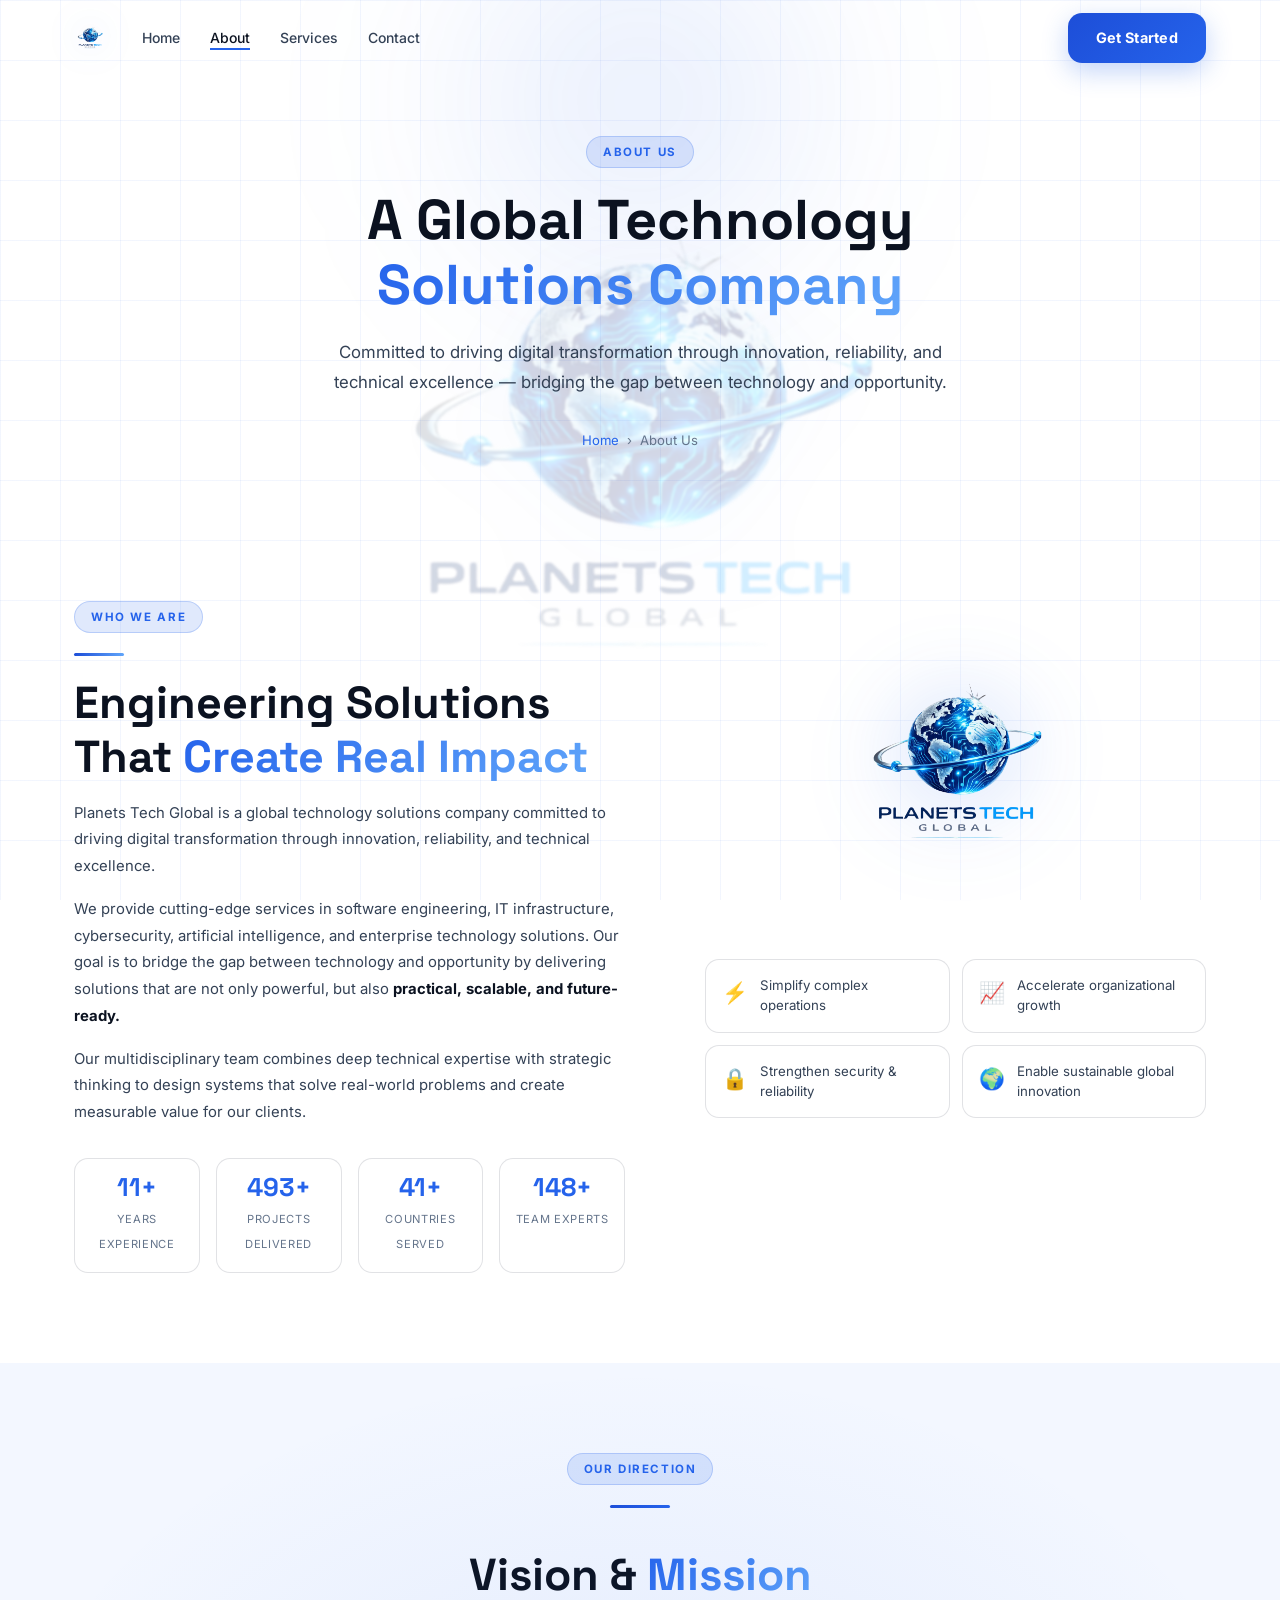
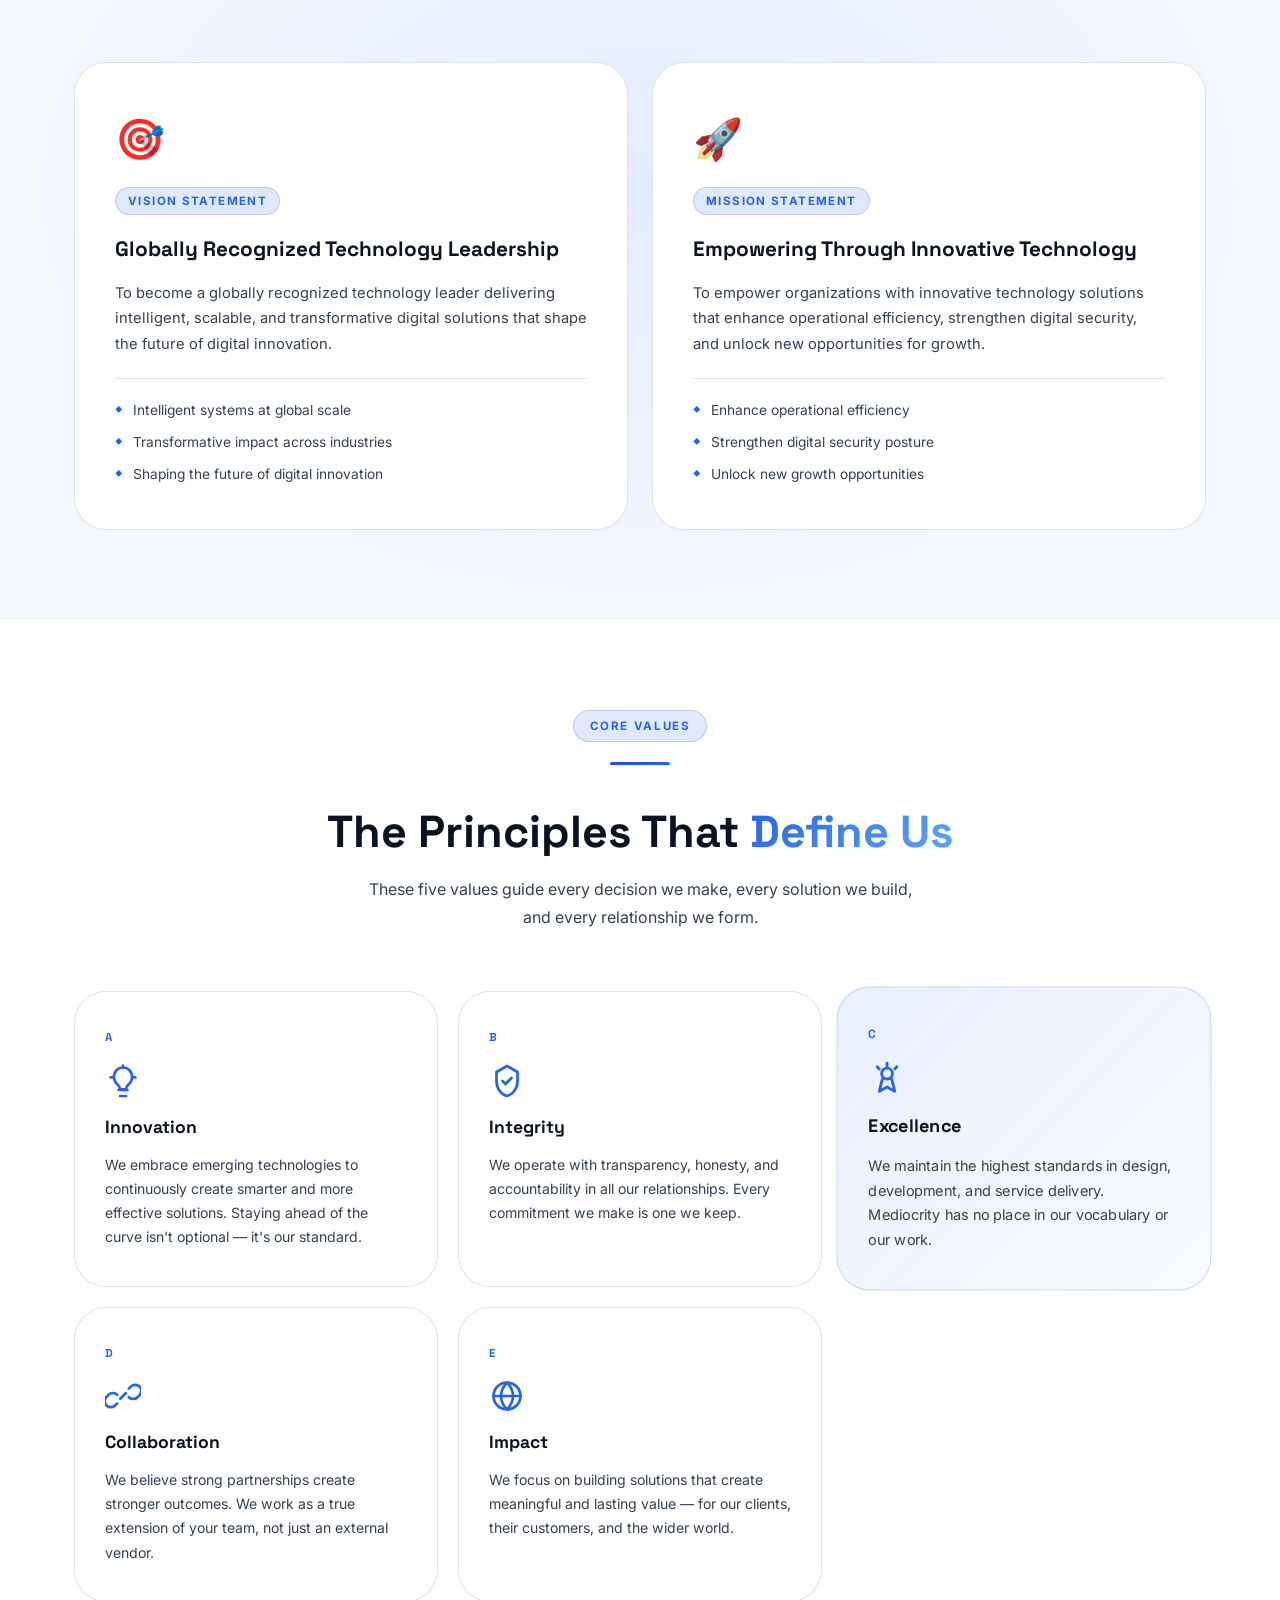
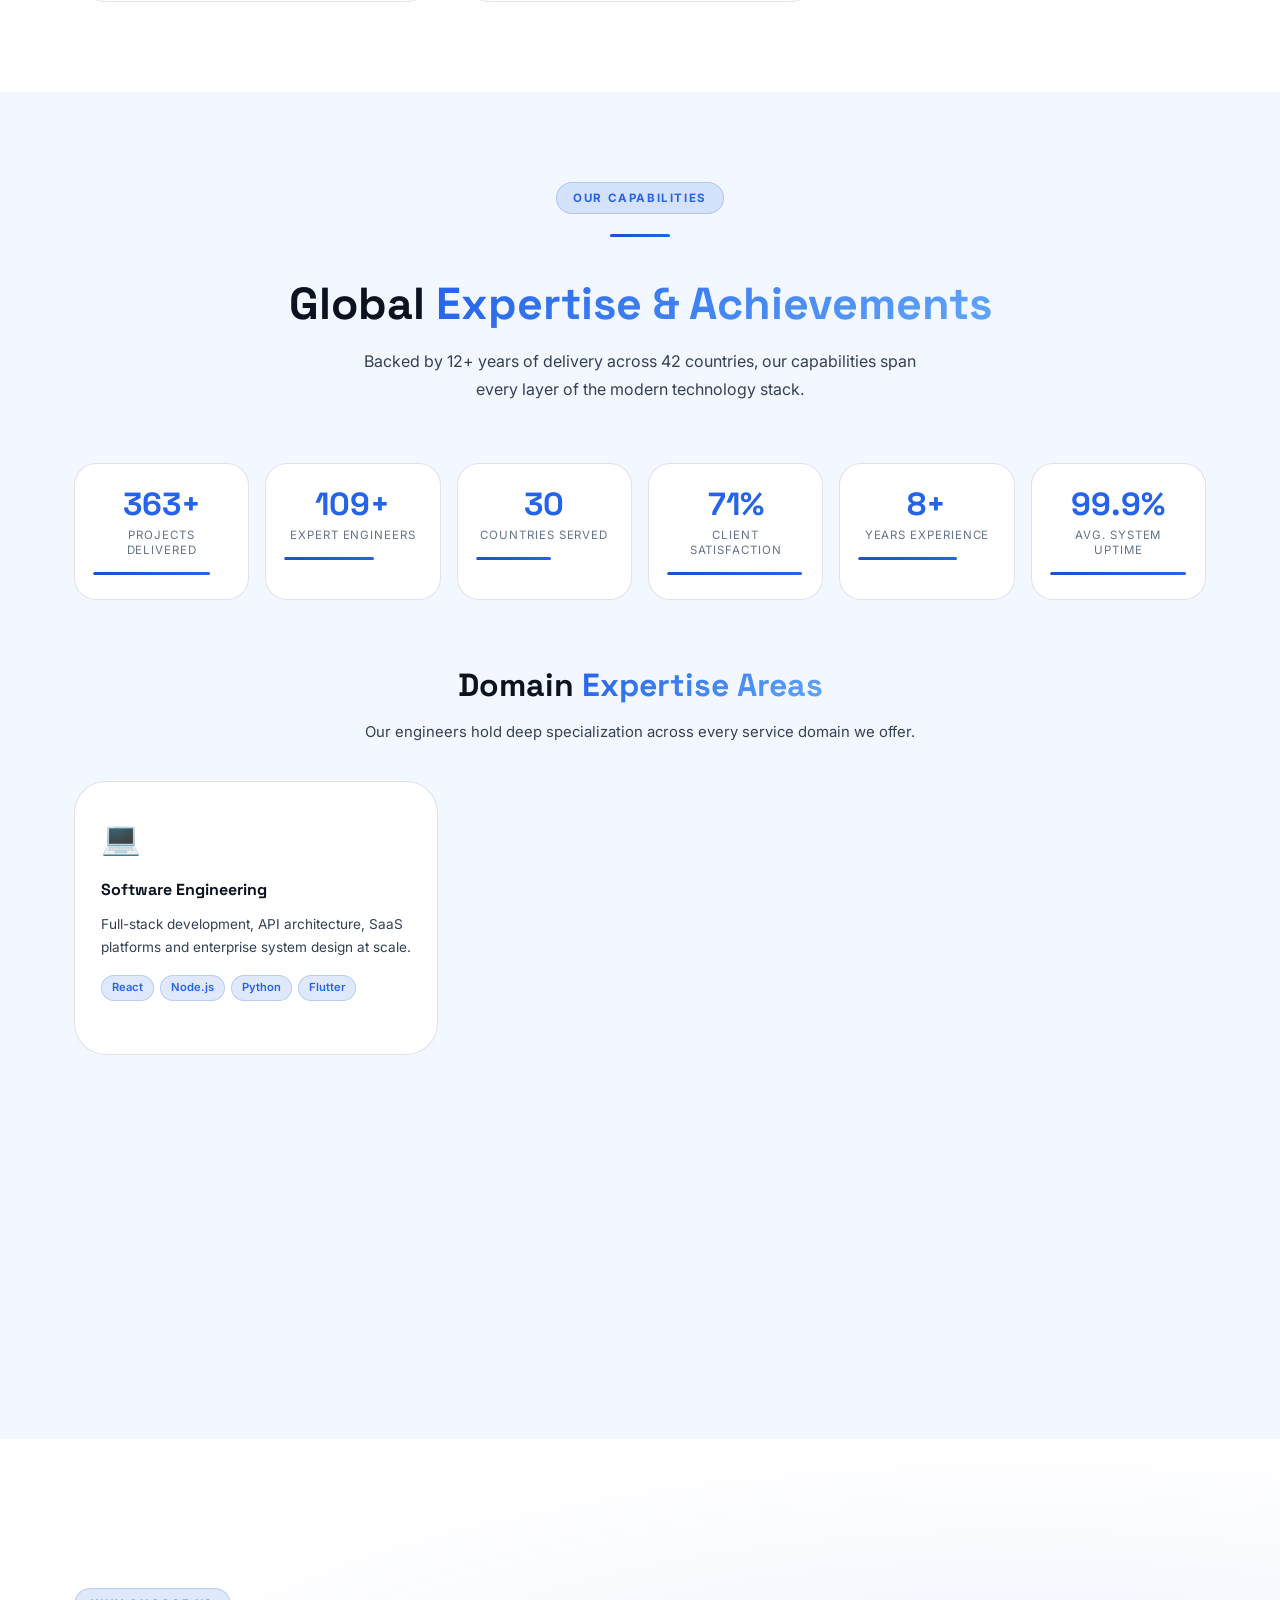
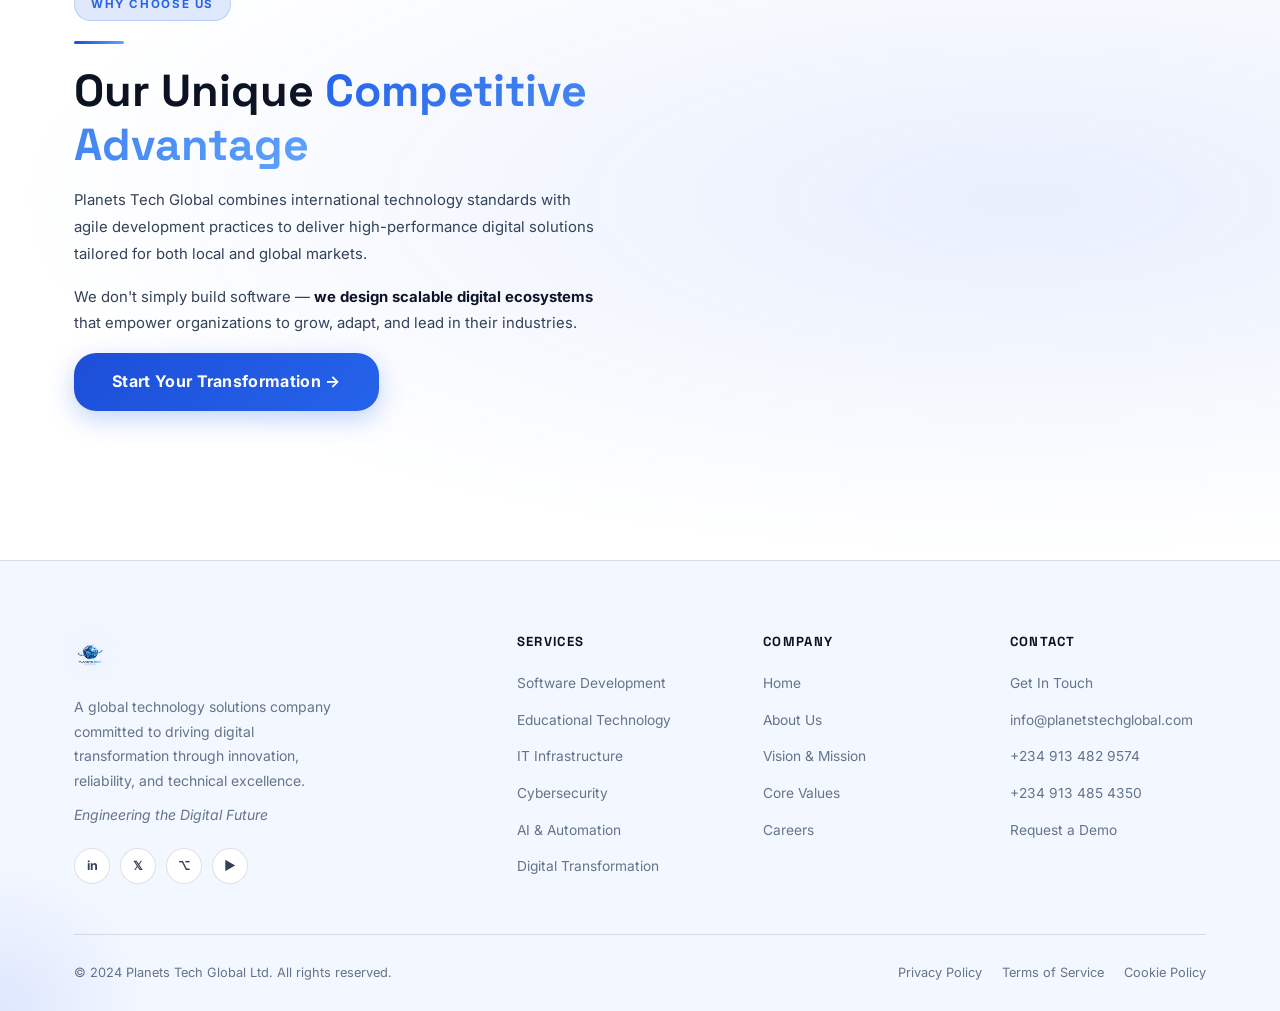
==== commit 444a67fd: "feat(ui): update branding and improve UI consistency - Replace red color scheme with blue theme acro" ====
--- a/about.html
+++ b/about.html
@@ -5,7 +5,7 @@
   <meta name="viewport" content="width=device-width, initial-scale=1.0"/>
   <title>About Us — Planets Tech Global</title>
   <meta name="description" content="Learn about Planets Tech Global — our story, vision, mission, core values and the expert team driving global digital transformation."/>
-  <link rel="icon" href="assets/planets tech red logo transparent.png" type="image/png"/>
+  <link rel="icon" href="assets/background_removal.png" type="image/png"/>
   <link rel="stylesheet" href="style.css"/>
   <link rel="stylesheet" href="home.css"/>
   <link rel="stylesheet" href="about.css"/>
@@ -13,16 +13,13 @@
 <body>
 <div class="bg-grid"></div>
 <div class="bg-logo-wrap" aria-hidden="true">
-  <img src="assets/planets tech red logo transparent.png" alt="" class="bg-logo"/>
-</div>
-<div class="bg-logo-wrap-2" aria-hidden="true">
-  <img src="assets/planets tech red logo transparent.png" alt="" class="bg-logo-2"/>
+  <img src="assets/background_removal.png" alt="" class="bg-logo"/>
 </div>
 
 <!-- NAVBAR -->
 <nav class="navbar" id="navbar">
   <div class="nav-inner">
-    <a href="index.html" class="nav-logo"><img src="assets/planets tech red logo transparent.png" alt="Planets Tech Global"/></a>
+    <a href="index.html" class="nav-logo"><img src="assets/background_removal.png" alt="Planets Tech Global"/></a>
     <ul class="nav-links" id="nav-links">
       <li><a href="index.html"    class="nav-link">Home</a></li>
       <li><a href="about.html"    class="nav-link">About</a></li>
@@ -80,7 +77,7 @@
         </div>
       </div>
       <div class="about-intro-visual">
-        <img src="assets/planets tech red logo transparent.png" alt="Planets Tech Global" class="about-logo-large"/>
+        <img src="assets/background_removal.png" alt="Planets Tech Global" class="about-logo-large"/>
         <div class="about-belief-cards">
           <div class="belief-card reveal">
             <span>⚡</span><p>Simplify complex operations</p>
@@ -150,31 +147,65 @@
     <div class="cv-grid">
       <div class="cv-card reveal tilt-card" id="cv-innovation">
         <div class="cv-num">A</div>
-        <div class="cv-icon">💡</div>
+        <div class="cv-icon">
+          <svg class="ptg-icon" viewBox="0 0 24 24" aria-hidden="true" focusable="false">
+            <path d="M9 18h6"></path>
+            <path d="M10 22h4"></path>
+            <path d="M8.5 14.5c-1.6-1.3-2.5-3.2-2.5-5.3A6 6 0 0 1 12 3a6 6 0 0 1 6 6.2c0 2.1-.9 4-2.5 5.3-.9.8-1.5 1.9-1.5 3.1H10c0-1.2-.6-2.3-1.5-3.1z"></path>
+            <path d="M12 1.8v1.6"></path>
+            <path d="M20.2 9.6h-1.6"></path>
+            <path d="M5.4 9.6H3.8"></path>
+          </svg>
+        </div>
         <h3>Innovation</h3>
         <p>We embrace emerging technologies to continuously create smarter and more effective solutions. Staying ahead of the curve isn't optional — it's our standard.</p>
       </div>
       <div class="cv-card reveal tilt-card" id="cv-integrity">
         <div class="cv-num">B</div>
-        <div class="cv-icon">🤝</div>
+        <div class="cv-icon">
+          <svg class="ptg-icon" viewBox="0 0 24 24" aria-hidden="true" focusable="false">
+            <path d="M12 2l7 4v6c0 5-3 9-7 10-4-1-7-5-7-10V6l7-4z"></path>
+            <path d="M9 12l2 2 4-4"></path>
+          </svg>
+        </div>
         <h3>Integrity</h3>
         <p>We operate with transparency, honesty, and accountability in all our relationships. Every commitment we make is one we keep.</p>
       </div>
       <div class="cv-card featured-cv reveal tilt-card" id="cv-excellence">
         <div class="cv-num">C</div>
-        <div class="cv-icon">⭐</div>
+        <div class="cv-icon">
+          <svg class="ptg-icon" viewBox="0 0 24 24" aria-hidden="true" focusable="false">
+            <circle cx="12" cy="9" r="3.5"></circle>
+            <path d="M9 12.4l-2 8.1 5-2.8 5 2.8-2-8.1"></path>
+            <path d="M12 2.2v2"></path>
+            <path d="M18.4 4.6l-1.4 1.4"></path>
+            <path d="M5.6 4.6L7 6"></path>
+          </svg>
+        </div>
         <h3>Excellence</h3>
         <p>We maintain the highest standards in design, development, and service delivery. Mediocrity has no place in our vocabulary or our work.</p>
       </div>
       <div class="cv-card reveal tilt-card" id="cv-collab">
         <div class="cv-num">D</div>
-        <div class="cv-icon">🔗</div>
+        <div class="cv-icon">
+          <svg class="ptg-icon" viewBox="0 0 24 24" aria-hidden="true" focusable="false">
+            <path d="M10.2 13.8l3.6-3.6"></path>
+            <path d="M8.1 16.9l-1.4 1.4a4 4 0 0 1-5.7-5.7l1.4-1.4a4 4 0 0 1 5.7 0"></path>
+            <path d="M15.9 7.1l1.4-1.4a4 4 0 0 1 5.7 5.7l-1.4 1.4a4 4 0 0 1-5.7 0"></path>
+          </svg>
+        </div>
         <h3>Collaboration</h3>
         <p>We believe strong partnerships create stronger outcomes. We work as a true extension of your team, not just an external vendor.</p>
       </div>
       <div class="cv-card reveal tilt-card" id="cv-impact">
         <div class="cv-num">E</div>
-        <div class="cv-icon">🌍</div>
+        <div class="cv-icon">
+          <svg class="ptg-icon" viewBox="0 0 24 24" aria-hidden="true" focusable="false">
+            <circle cx="12" cy="12" r="9"></circle>
+            <path d="M3 12h18"></path>
+            <path d="M12 3c2.6 2.7 4 6 4 9s-1.4 6.3-4 9c-2.6-2.7-4-6-4-9s1.4-6.3 4-9z"></path>
+          </svg>
+        </div>
         <h3>Impact</h3>
         <p>We focus on building solutions that create meaningful and lasting value — for our clients, their customers, and the wider world.</p>
       </div>
@@ -336,7 +367,7 @@
   <div class="container">
     <div class="footer-top">
       <div class="footer-brand">
-        <a href="index.html" class="nav-logo"><img src="assets/planets tech red logo transparent.png" alt="Planets Tech Global"/></a>
+        <a href="index.html" class="nav-logo"><img src="assets/background_removal.png" alt="Planets Tech Global"/></a>
         <p>A global technology solutions company committed to driving digital transformation through innovation, reliability, and technical excellence.</p>
         <p class="footer-tagline">Engineering the Digital Future</p>
         <div class="footer-social">
--- a/style.css
+++ b/style.css
@@ -8,27 +8,27 @@
 
 /* ===== CSS VARIABLES ===== */
 :root {
-  --red:            #c0392b;
-  --red-bright:     #e74c3c;
-  --red-light:      #ff6b6b;
-  --red-primary:    #c0392b;
-  --red-glow:       rgba(192, 57, 43, 0.18);
-  --red-glow-strong:rgba(192, 57, 43, 0.35);
-  --red-border:     rgba(192, 57, 43, 0.35);
-
-  --bg-primary:     #0a0a0a;
-  --bg-secondary:   #0f0f0f;
-  --bg-card:        rgba(255,255,255,0.04);
-  --bg-card-hover:  rgba(255,255,255,0.07);
-  --bg-red-card:    rgba(192,57,43,0.08);
-
-  --border-subtle:  rgba(255,255,255,0.07);
-  --border-red:     rgba(192,57,43,0.3);
+  --red:            #1d4ed8;
+  --red-bright:     #2563eb;
+  --red-light:      #60a5fa;
+  --red-primary:    #1d4ed8;
+  --red-glow:       rgba(37, 99, 235, 0.14);
+  --red-glow-strong:rgba(37, 99, 235, 0.28);
+  --red-border:     rgba(37, 99, 235, 0.22);
+
+  --bg-primary:     #ffffff;
+  --bg-secondary:   #f3f7ff;
+  --bg-card:        #ffffff;
+  --bg-card-hover:  #f7fbff;
+  --bg-red-card:    rgba(37,99,235,0.06);
+
+  --border-subtle:  rgba(15,23,42,0.12);
+  --border-red:     rgba(37,99,235,0.22);
 
   --white:          #ffffff;
-  --text-primary:   #f5f5f5;
-  --text-secondary: #a0a0a0;
-  --text-muted:     #555555;
+  --text-primary:   #0b1220;
+  --text-secondary: #334155;
+  --text-muted:     #64748b;
 
   --font-main:      'Inter', -apple-system, sans-serif;
   --font-body:      'Inter', -apple-system, sans-serif;
@@ -39,8 +39,8 @@
   --radius-lg:  22px;
   --radius-xl:  32px;
 
-  --shadow-card:  0 4px 30px rgba(0,0,0,0.5);
-  --shadow-red:   0 0 30px rgba(192,57,43,0.25);
+  --shadow-card:  0 10px 35px rgba(15,23,42,0.12);
+  --shadow-red:   0 12px 40px rgba(37,99,235,0.22);
   --transition:   all 0.3s cubic-bezier(0.4,0,0.2,1);
   --nav-height:   76px;
 }
@@ -72,8 +72,8 @@
 .bg-grid {
   position: fixed; inset:0;
   background-image:
-    linear-gradient(rgba(192,57,43,0.03) 1px, transparent 1px),
-    linear-gradient(90deg,rgba(192,57,43,0.03) 1px, transparent 1px);
+    linear-gradient(rgba(37,99,235,0.06) 1px, transparent 1px),
+    linear-gradient(90deg,rgba(37,99,235,0.06) 1px, transparent 1px);
   background-size: 60px 60px;
   pointer-events:none; z-index:-2;
 }
@@ -119,12 +119,12 @@
   color:#fff; font-weight:700; font-size:0.9rem;
   padding:13px 28px; border-radius:var(--radius-md);
   transition:var(--transition); border:none; cursor:pointer;
-  box-shadow: 0 4px 20px rgba(192,57,43,0.4);
+  box-shadow: 0 8px 26px rgba(37,99,235,0.28);
   letter-spacing:0.02em;
 }
 .btn-primary:hover {
   transform:translateY(-3px);
-  box-shadow:0 10px 35px rgba(192,57,43,0.55);
+  box-shadow:0 14px 40px rgba(37,99,235,0.34);
   filter:brightness(1.1);
 }
 .btn-primary.btn-lg { padding:16px 38px; font-size:1rem; border-radius:var(--radius-lg); }
@@ -151,7 +151,7 @@
   transition:var(--transition);
 }
 .navbar.scrolled {
-  background:rgba(10,10,10,0.93);
+  background:rgba(255,255,255,0.92);
   backdrop-filter:blur(18px);
   border-bottom:1px solid var(--border-subtle);
 }
@@ -162,7 +162,11 @@
   padding-right:max(24px, env(safe-area-inset-right));
 }
 .nav-logo { display:flex; align-items:center; gap:12px; flex-shrink:0; }
-.nav-logo img { height:48px; width:auto; }
+.nav-logo img {
+  height:48px; width:auto;
+  filter: drop-shadow(0 0 18px rgba(37,99,235,0.18));
+  transform-origin: center center;
+}
 .nav-links { display:flex; align-items:center; gap:30px; flex:1; }
 .nav-link {
   font-size:0.875rem; font-weight:500;
@@ -174,7 +178,7 @@
   width:0; height:2px;
   background:var(--red-bright); transition:var(--transition);
 }
-.nav-link:hover, .nav-link.active { color:var(--white); }
+.nav-link:hover, .nav-link.active { color:var(--text-primary); }
 .nav-link:hover::after, .nav-link.active::after { width:100%; }
 .nav-cta { margin-left:auto; display:flex; align-items:center; gap:14px; }
 .hamburger {
@@ -194,7 +198,7 @@
 }
 .page-hero-orb-1 {
   width:500px; height:500px;
-  background:radial-gradient(circle,rgba(192,57,43,0.14),transparent 70%);
+  background:radial-gradient(circle,rgba(37,99,235,0.14),transparent 70%);
   top:-150px; left:50%; transform:translateX(-50%);
 }
 .page-hero-content { position:relative; z-index:1; max-width:800px; margin:0 auto; }
@@ -265,7 +269,7 @@
 .footer-social-icon:hover { background:var(--red-glow); border-color:var(--red); color:var(--red-bright); transform:translateY(-2px); }
 .footer-col h4 {
   font-family:var(--font-display); font-size:0.82rem; font-weight:700;
-  color:var(--white); letter-spacing:0.1em; text-transform:uppercase; margin-bottom:18px;
+  color:var(--text-primary); letter-spacing:0.1em; text-transform:uppercase; margin-bottom:18px;
 }
 .footer-col ul { display:flex; flex-direction:column; gap:11px; }
 .footer-col a { font-size:0.86rem; color:var(--text-muted); transition:var(--transition); }
@@ -283,11 +287,11 @@
 /* ===== GLOWING BLOB CURSOR ===== */
 #cursor-blob {
   position:fixed; width:300px; height:300px; border-radius:50%;
-  background:radial-gradient(circle,rgba(192,57,43,0.07),transparent 70%);
+  background:radial-gradient(circle,rgba(37,99,235,0.10),transparent 70%);
   pointer-events:none; z-index:0;
   transform:translate(-50%,-50%);
   transition:left 0.12s ease,top 0.12s ease;
-  mix-blend-mode:screen;
+  mix-blend-mode:multiply;
 }
 
 /* ===== FORM ===== */
@@ -296,7 +300,7 @@
 .form-group input,
 .form-group textarea,
 .form-group select {
-  background:rgba(255,255,255,0.04); border:1px solid var(--border-subtle);
+  background:#fff; border:1px solid var(--border-subtle);
   border-radius:var(--radius-md); padding:13px 16px;
   color:var(--text-primary); font-family:var(--font-main); font-size:0.9rem;
   transition:var(--transition); outline:none; width:100%;
@@ -304,10 +308,10 @@
 .form-group input:focus,
 .form-group textarea:focus,
 .form-group select:focus {
-  border-color:var(--red-bright); background:rgba(192,57,43,0.05);
-  box-shadow:0 0 0 3px rgba(192,57,43,0.12);
-}
-.form-group select option { background:#111; color:var(--text-primary); }
+  border-color:var(--red-bright); background:#fff;
+  box-shadow:0 0 0 3px rgba(37,99,235,0.16);
+}
+.form-group select option { background:#fff; color:var(--text-primary); }
 .form-group textarea { resize:vertical; min-height:110px; }
 .form-note { text-align:center; font-size:0.78rem; color:var(--text-muted); margin-top:12px; }
 .form-row { display:grid; grid-template-columns:1fr 1fr; gap:16px; }
@@ -319,21 +323,21 @@
 @media(max-width:900px){
   .nav-inner { gap:20px; }
   .nav-links { display:none; }
-  /* Always show a dark backdrop on mobile so nav is visible */
+  /* Always show a backdrop on mobile so nav is visible */
   .navbar {
-    background:rgba(8,8,8,0.95);
+    background:rgba(255,255,255,0.95);
     backdrop-filter:blur(16px);
     border-bottom:1px solid var(--border-subtle);
   }
   .hamburger { display:flex; z-index:1001; }
-  .hamburger span { background: var(--white); height:3px; width:24px; border-radius:2px; }
+  .hamburger span { background: var(--text-primary); height:3px; width:24px; border-radius:2px; }
   .nav-cta .btn-primary { display:none; }
   .nav-logo img { height:44px; }
   /* Open state — works from 900px down to any width */
   .nav-links.open {
     display:flex; flex-direction:column; align-items:flex-start;
     position:fixed; top:var(--nav-height); left:0; right:0;
-    background:rgba(8,8,8,0.98); backdrop-filter:blur(20px);
+    background:rgba(255,255,255,0.98); backdrop-filter:blur(20px);
     padding:32px 24px;
     padding-left:max(24px, env(safe-area-inset-left));
     padding-right:max(24px, env(safe-area-inset-right));
--- a/home.css
+++ b/home.css
@@ -18,49 +18,33 @@
   width: clamp(500px, 70vw, 900px);
   height: clamp(500px, 70vw, 900px);
   object-fit: contain;
-  opacity: 0.04;
-  animation: bgLogoSpin 40s linear infinite, bgLogoPulse 8s ease-in-out infinite;
-  filter: blur(1px) saturate(2);
+  opacity: 0.18;
+  animation: ptgRotate360 22s linear infinite;
+  transform: translate3d(0,0,0);
+  will-change: transform;
+  backface-visibility: hidden;
+  transform-style: preserve-3d;
+  filter: blur(1px) saturate(1.2) drop-shadow(0 0 44px rgba(37,99,235,0.18));
   transform-origin: center center;
 }
-@keyframes bgLogoSpin {
-  from { transform: rotate(0deg) scale(1); }
-  to   { transform: rotate(360deg) scale(1); }
-}
-@keyframes bgLogoPulse {
-  0%,100% { opacity: 0.04; }
-  50%      { opacity: 0.07; }
-}
-
-/* Second BG logo instance offset for depth */
-.bg-logo-wrap-2 {
-  position: fixed;
-  inset: 0;
-  z-index: -1;
-  pointer-events: none;
-  overflow: hidden;
-  display: flex;
-  align-items: flex-end;
-  justify-content: flex-start;
-  padding: 0;
-}
-.bg-logo-2 {
-  width: clamp(300px, 40vw, 550px);
-  height: clamp(300px, 40vw, 550px);
-  object-fit: contain;
-  opacity: 0.025;
-  animation: bgLogoSpin2 60s linear infinite reverse, bgLogoPulse2 12s ease-in-out infinite;
-  filter: blur(2px) saturate(1.5);
-  transform-origin: center center;
-  transform: translate(-20%, 20%);
-}
-@keyframes bgLogoSpin2 {
-  from { transform: translate(-20%, 20%) rotate(0deg); }
-  to   { transform: translate(-20%, 20%) rotate(-360deg); }
-}
-@keyframes bgLogoPulse2 {
-  0%,100% { opacity: 0.025; }
-  50%      { opacity: 0.05; }
+@-webkit-keyframes ptgRotate360 {
+  from { -webkit-transform: translate3d(0,0,0) rotate(0deg); }
+  to   { -webkit-transform: translate3d(0,0,0) rotate(360deg); }
+}
+@keyframes ptgRotate360 {
+  from { transform: translate3d(0,0,0) rotate(0deg); }
+  to   { transform: translate3d(0,0,0) rotate(360deg); }
+}
+.ptg-bg-paused .bg-logo {
+  animation-play-state: paused;
+}
+
+@media (prefers-reduced-motion: reduce) {
+  .bg-logo {
+    animation: none;
+    transform: none;
+    opacity: 0.12;
+  }
 }
 
 /* ===== HERO ===== */
@@ -83,13 +67,13 @@
 .hero-orb { position:fixed; border-radius:50%; filter:blur(100px); pointer-events:none; z-index:-1; }
 .hero-orb-1 {
   width: 650px; height: 650px;
-  background: radial-gradient(circle, rgba(192,57,43,0.15), transparent 70%);
+  background: radial-gradient(circle, rgba(37,99,235,0.15), transparent 70%);
   top: -180px; right: -100px;
   animation: floatOrb 9s ease-in-out infinite;
 }
 .hero-orb-2 {
   width: 380px; height: 380px;
-  background: radial-gradient(circle, rgba(192,57,43,0.08), transparent 70%);
+  background: radial-gradient(circle, rgba(37,99,235,0.08), transparent 70%);
   bottom: 0; left: -80px;
   animation: floatOrb 12s ease-in-out infinite reverse;
 }
@@ -129,7 +113,7 @@
 .hero-stats {
   display: flex; align-items: center; gap: 0;
   padding: 18px 20px;
-  background: rgba(10,10,10,0.7);
+  background: rgba(255,255,255,0.78);
   border: 1px solid var(--border-subtle);
   border-radius: var(--radius-lg);
   backdrop-filter: blur(18px);
@@ -149,29 +133,29 @@
 .hero-globe {
   width: 300px; height: 300px; object-fit: contain;
   animation: floatGlobe 6s ease-in-out infinite;
-  filter: drop-shadow(0 0 55px rgba(192,57,43,0.5));
+  filter: drop-shadow(0 0 55px rgba(37,99,235,0.35));
   position: relative; z-index: 2;
 }
 @keyframes floatGlobe {
-  0%,100% { transform: translateY(0) rotate(0deg); }
-  50%      { transform: translateY(-18px) rotate(4deg); }
+  0%,100% { transform: translateY(0); }
+  50%      { transform: translateY(-18px); }
 }
 .orbit { position: absolute; border-radius: 50%; border: 1.5px solid; animation: spinOrbit linear infinite; }
-.orbit-1 { width:340px;height:130px; border-color:rgba(192,57,43,0.4); transform:rotateX(70deg); animation-duration:7s; }
-.orbit-2 { width:380px;height:150px; border-color:rgba(192,57,43,0.2); transform:rotateX(70deg); animation-duration:11s; animation-direction:reverse; }
-.orbit-3 { width:420px;height:170px; border-color:rgba(192,57,43,0.1); transform:rotateX(70deg); animation-duration:16s; }
+.orbit-1 { width:340px;height:130px; border-color:rgba(37,99,235,0.35); transform:rotateX(70deg); animation-duration:7s; }
+.orbit-2 { width:380px;height:150px; border-color:rgba(37,99,235,0.18); transform:rotateX(70deg); animation-duration:11s; animation-direction:reverse; }
+.orbit-3 { width:420px;height:170px; border-color:rgba(37,99,235,0.10); transform:rotateX(70deg); animation-duration:16s; }
 @keyframes spinOrbit { from{transform:rotateX(70deg) rotateZ(0deg)} to{transform:rotateX(70deg) rotateZ(360deg)} }
 
 .float-card {
   position: absolute; display: flex; align-items: center; gap: 10px;
-  background: rgba(5,5,5,0.9); border: 1px solid var(--border-subtle);
+  background: rgba(255,255,255,0.9); border: 1px solid var(--border-subtle);
   backdrop-filter: blur(20px); padding: 10px 16px;
   border-radius: var(--radius-md); font-size: 0.78rem;
   white-space: nowrap; box-shadow: var(--shadow-card);
   animation: floatCard 4s ease-in-out infinite;
   z-index: 3;
 }
-.float-card strong { display: block; font-size: 0.82rem; color: var(--white); }
+.float-card strong { display: block; font-size: 0.82rem; color: var(--text-primary); }
 .float-card span { color: var(--text-muted); font-size: 0.7rem; }
 .fc-icon { font-size: 1.1rem; }
 .fc-dot { width:7px;height:7px;border-radius:50%;background:var(--red-bright);box-shadow:0 0 8px var(--red-bright);animation:blink 2s infinite;margin-left:auto; }
@@ -186,7 +170,7 @@
   padding: 60px 0;
   border-top: 1px solid var(--border-subtle);
   border-bottom: 1px solid var(--border-subtle);
-  background: rgba(5,5,5,0.6);
+  background: var(--bg-secondary);
   position: relative;
   overflow: hidden;
 }
@@ -242,8 +226,8 @@
   justify-content: center;
   gap: 8px;
   min-width: 130px;
-  background: rgba(255,255,255,0.03);
-  border: 1px solid rgba(255,255,255,0.06);
+  background: var(--bg-card);
+  border: 1px solid var(--border-subtle);
   border-radius: var(--radius-md);
   padding: 18px 22px;
   transition: var(--transition);
@@ -251,10 +235,10 @@
   cursor: default;
 }
 .partner-logo:hover {
-  background: rgba(255,255,255,0.08);
+  background: var(--bg-card-hover);
   border-color: var(--border-red);
   transform: translateY(-4px);
-  box-shadow: 0 8px 24px rgba(192,57,43,0.15);
+  box-shadow: 0 12px 34px rgba(37,99,235,0.16);
 }
 .partner-logo svg { display: block; }
 .partner-name {
@@ -269,27 +253,27 @@
 .overview { padding: 100px 0; position: relative; }
 .overview-inner { display: grid; grid-template-columns: 1fr 1fr; gap: 80px; align-items: start; }
 .overview-desc { font-size: 0.93rem; color: var(--text-secondary); line-height: 1.8; margin-bottom: 18px; }
-.overview-desc strong { color: var(--white); }
+.overview-desc strong { color: var(--text-primary); }
 .overview-beliefs { display: flex; flex-direction: column; gap: 18px; margin: 30px 0; }
 .belief-item { display: flex; align-items: flex-start; gap: 16px; }
 .belief-icon { width:42px;height:42px;flex-shrink:0;background:var(--red-glow);border:1px solid var(--red-border);border-radius:var(--radius-md);display:flex;align-items:center;justify-content:center;font-size:1rem; }
-.belief-item strong { display: block; font-size: 0.9rem; color: var(--white); margin-bottom: 2px; }
+.belief-item strong { display: block; font-size: 0.9rem; color: var(--text-primary); margin-bottom: 2px; }
 .belief-item span { font-size: 0.82rem; color: var(--text-secondary); }
 
 .usp-card {
-  background: linear-gradient(135deg, rgba(192,57,43,0.1), rgba(192,57,43,0.03));
+  background: linear-gradient(135deg, rgba(37,99,235,0.10), rgba(37,99,235,0.03));
   border: 1px solid var(--border-red); border-radius: var(--radius-xl);
   padding: 36px 32px; margin-bottom: 20px;
 }
 .usp-tag { font-size:0.68rem;font-weight:700;letter-spacing:0.12em;text-transform:uppercase;color:var(--red-bright);background:var(--red-glow);border:1px solid var(--red-border);padding:4px 12px;border-radius:100px; }
-.usp-quote { font-family:var(--font-display);font-size:1.1rem;font-weight:600;color:var(--white);line-height:1.6;margin:20px 0 16px;font-style:italic; }
+.usp-quote { font-family:var(--font-display);font-size:1.1rem;font-weight:600;color:var(--text-primary);line-height:1.6;margin:20px 0 16px;font-style:italic; }
 .usp-divider { height:1px;background:var(--border-subtle);margin:16px 0; }
 .usp-sub { font-size:0.875rem;color:var(--text-secondary);line-height:1.75; }
 .vm-cards { display:grid;grid-template-columns:1fr 1fr;gap:16px; }
 .vm-card { background:var(--bg-card);border:1px solid var(--border-subtle);border-radius:var(--radius-lg);padding:22px 20px;transition:var(--transition); }
 .vm-card:hover { border-color:var(--border-red);background:var(--bg-red-card); }
 .vm-icon { font-size:1.5rem;margin-bottom:10px;display:block; }
-.vm-card h4 { font-family:var(--font-display);font-size:0.95rem;font-weight:700;color:var(--white);margin-bottom:8px; }
+.vm-card h4 { font-family:var(--font-display);font-size:0.95rem;font-weight:700;color:var(--text-primary);margin-bottom:8px; }
 .vm-card p { font-size:0.82rem;color:var(--text-secondary);line-height:1.65; }
 
 /* ===== SERVICES PREVIEW ===== */
@@ -304,11 +288,11 @@
 .svc-card.featured-svc { background: var(--bg-red-card); border-color: var(--border-red); }
 .svc-icon-wrap { width:50px;height:50px;background:var(--red-glow);border:1px solid var(--red-border);border-radius:var(--radius-md);display:flex;align-items:center;justify-content:center;margin-bottom:18px; }
 .svc-icon { font-size:1.4rem; }
-.svc-card h3 { font-family:var(--font-display);font-size:1.05rem;font-weight:700;color:var(--white);margin-bottom:10px; }
+.svc-card h3 { font-family:var(--font-display);font-size:1.05rem;font-weight:700;color:var(--text-primary);margin-bottom:10px; }
 .svc-card p { font-size:0.86rem;color:var(--text-secondary);line-height:1.7;margin-bottom:18px; }
 .svc-link { font-size:0.84rem;font-weight:700;color:var(--red-bright);transition:var(--transition); }
 .svc-card:hover .svc-link { letter-spacing:0.04em; }
-.svc-glow { position:absolute;top:-50px;right:-50px;width:160px;height:160px;background:radial-gradient(circle,rgba(192,57,43,0.15),transparent 70%);pointer-events:none; }
+.svc-glow { position:absolute;top:-50px;right:-50px;width:160px;height:160px;background:radial-gradient(circle,rgba(37,99,235,0.15),transparent 70%);pointer-events:none; }
 .services-cta { text-align:center; }
 
 /* ===== CORE VALUES ===== */
@@ -321,8 +305,10 @@
 }
 .value-card:hover { border-color:var(--border-red);background:var(--bg-red-card);transform:translateY(-5px);box-shadow:var(--shadow-red); }
 .value-num { font-family:var(--font-display);font-size:0.72rem;font-weight:700;color:var(--red-bright);letter-spacing:0.1em;margin-bottom:12px; }
-.value-icon { font-size:1.9rem;margin-bottom:12px; }
-.value-card h3 { font-family:var(--font-display);font-size:0.95rem;font-weight:700;color:var(--white);margin-bottom:10px; }
+.value-icon { margin-bottom:12px; display:inline-flex; align-items:center; justify-content:center; color:var(--red-bright); }
+.value-icon .ptg-icon { width:34px; height:34px; }
+.value-icon .ptg-icon, .mkt-icon .ptg-icon { fill:none; stroke:currentColor; stroke-width:1.8; stroke-linecap:round; stroke-linejoin:round; }
+.value-card h3 { font-family:var(--font-display);font-size:0.95rem;font-weight:700;color:var(--text-primary);margin-bottom:10px; }
 .value-card p { font-size:0.82rem;color:var(--text-secondary);line-height:1.65; }
 
 /* ===== MARKETS ===== */
@@ -334,13 +320,14 @@
   border-radius: var(--radius-lg); padding: 22px 24px; transition: var(--transition);
 }
 .market-item:hover { border-color:var(--border-red);background:var(--bg-red-card);transform:translateX(4px); }
-.mkt-icon { font-size:1.6rem;flex-shrink:0; }
+.mkt-icon { flex-shrink:0; display:inline-flex; align-items:center; justify-content:center; color:var(--red-bright); }
+.mkt-icon .ptg-icon { width:28px; height:28px; }
 .market-item span:last-child { font-size:0.9rem;font-weight:600;color:var(--text-secondary);transition:var(--transition); }
 .market-item:hover span:last-child { color:var(--red-light); }
 
 /* ===== HOME CTA ===== */
 .home-cta { padding:100px 0;text-align:center;position:relative;overflow:hidden; }
-.home-cta-glow { position:absolute;inset:0;background:radial-gradient(ellipse at center,rgba(192,57,43,0.1),transparent 70%);pointer-events:none; }
+.home-cta-glow { position:absolute;inset:0;background:radial-gradient(ellipse at center,rgba(37,99,235,0.10),transparent 70%);pointer-events:none; }
 .home-cta-inner { position:relative;z-index:1;max-width:680px;margin:0 auto; }
 .home-cta .section-title { margin-bottom:16px; }
 .home-cta p { font-size:1rem;color:var(--text-secondary);margin-bottom:36px;line-height:1.75; }
@@ -402,7 +389,7 @@
     white-space: normal;
     width: 100%;
     justify-content: flex-start;
-    background: rgba(15,15,15,0.9);
+    background: rgba(255,255,255,0.92);
     border: 1px solid var(--border-subtle);
     border-radius: var(--radius-md);
     padding: 14px 16px;
@@ -478,9 +465,7 @@
   .cta-btns { flex-direction:column; align-items:stretch; }
   .cta-btns a { width:100%; justify-content:center; text-align:center; }
 
-  /* BG logos lighter on mobile */
-  .bg-logo   { opacity:0.025; }
-  .bg-logo-2 { opacity:0.015; }
+  .bg-logo   { opacity:0.15; }
 }
 
 /* ---- Small mobile (≤480px) ---- */
--- a/about.css
+++ b/about.css
@@ -9,14 +9,20 @@
 .about-intro { padding:90px 0; }
 .about-intro-inner { display:grid; grid-template-columns:1.1fr 1fr; gap:80px; align-items:start; }
 .about-intro-text p { font-size:0.93rem; color:var(--text-secondary); line-height:1.8; margin-bottom:16px; }
-.about-intro-text p strong { color:var(--white); }
+.about-intro-text p strong { color:var(--text-primary); }
 .about-quick-stats { display:grid; grid-template-columns:repeat(4,1fr); gap:16px; margin-top:32px; }
 .qs-item { background:var(--bg-card); border:1px solid var(--border-subtle); border-radius:var(--radius-md); padding:16px 12px; text-align:center; transition:var(--transition); }
 .qs-item:hover { border-color:var(--border-red); background:var(--bg-red-card); }
 .qs-num { display:block; font-family:var(--font-display); font-size:1.6rem; font-weight:800; color:var(--red-bright); line-height:1; margin-bottom:4px; }
 .qs-lbl { font-size:0.7rem; color:var(--text-muted); text-transform:uppercase; letter-spacing:0.06em; }
 
-.about-logo-large { width:220px; margin:0 auto 28px; filter:drop-shadow(0 0 40px rgba(192,57,43,0.4)); animation:floatAbout 5s ease-in-out infinite; }
+.about-logo-large {
+  width:220px;
+  margin:0 auto 28px;
+  --ptg-logo-filter: drop-shadow(0 0 44px rgba(37,99,235,0.22));
+  --ptg-logo-filter-strong: drop-shadow(0 0 60px rgba(37,99,235,0.32));
+  filter: var(--ptg-logo-filter);
+}
 @keyframes floatAbout { 0%,100%{transform:translateY(0)} 50%{transform:translateY(-12px)} }
 .about-belief-cards { display:grid; grid-template-columns:1fr 1fr; gap:12px; }
 .belief-card { background:var(--bg-card); border:1px solid var(--border-subtle); border-radius:var(--radius-md); padding:16px; display:flex; align-items:flex-start; gap:12px; transition:var(--transition); }
@@ -26,13 +32,13 @@
 
 /* VISION MISSION */
 .vision-mission { padding:90px 0; background:var(--bg-secondary); position:relative; overflow:hidden; }
-.vm-bg-glow { position:absolute; inset:0; background:radial-gradient(ellipse at center,rgba(192,57,43,0.07),transparent 70%); pointer-events:none; }
+.vm-bg-glow { position:absolute; inset:0; background:radial-gradient(ellipse at center,rgba(37,99,235,0.08),transparent 70%); pointer-events:none; }
 .vm-grid { display:grid; grid-template-columns:1fr 1fr; gap:24px; }
 .vm-big-card { background:var(--bg-card); border:1px solid var(--border-subtle); border-radius:var(--radius-xl); padding:44px 40px; transition:var(--transition); position:relative; overflow:hidden; }
 .vm-big-card:hover { border-color:var(--border-red); transform:translateY(-5px); box-shadow:var(--shadow-red); }
 .vm-big-icon { font-size:2.5rem; margin-bottom:16px; }
 .vm-big-label { font-size:0.72rem; font-weight:700; letter-spacing:0.12em; text-transform:uppercase; color:var(--red-bright); background:var(--red-glow); border:1px solid var(--red-border); padding:4px 12px; border-radius:100px; display:inline-block; margin-bottom:18px; }
-.vm-big-card h3 { font-family:var(--font-display); font-size:1.3rem; font-weight:700; color:var(--white); margin-bottom:14px; }
+.vm-big-card h3 { font-family:var(--font-display); font-size:1.3rem; font-weight:700; color:var(--text-primary); margin-bottom:14px; }
 .vm-big-card > p { font-size:0.92rem; color:var(--text-secondary); line-height:1.75; }
 .vm-line { height:1px; background:var(--border-subtle); margin:20px 0; }
 .vm-list { display:flex; flex-direction:column; gap:10px; }
@@ -44,11 +50,12 @@
 .cv-grid { display:grid; grid-template-columns:repeat(3,1fr); gap:20px; }
 .cv-card { background:var(--bg-card); border:1px solid var(--border-subtle); border-radius:var(--radius-xl); padding:36px 30px; transition:var(--transition); }
 .cv-card:hover { border-color:var(--border-red); background:var(--bg-red-card); transform:translateY(-5px); box-shadow:var(--shadow-red); }
-.cv-card.featured-cv { background:linear-gradient(135deg,rgba(192,57,43,0.1),rgba(192,57,43,0.03)); border-color:var(--border-red); transform:scale(1.03); }
+.cv-card.featured-cv { background:linear-gradient(135deg,rgba(37,99,235,0.10),rgba(37,99,235,0.03)); border-color:var(--border-red); transform:scale(1.03); }
 .cv-card.featured-cv:hover { transform:scale(1.03) translateY(-5px); }
 .cv-num { font-family:var(--font-display); font-size:0.72rem; font-weight:700; color:var(--red-bright); letter-spacing:0.12em; text-transform:uppercase; margin-bottom:16px; }
-.cv-icon { font-size:2rem; margin-bottom:14px; }
-.cv-card h3 { font-family:var(--font-display); font-size:1.1rem; font-weight:700; color:var(--white); margin-bottom:12px; }
+.cv-icon { margin-bottom:14px; display:inline-flex; align-items:center; justify-content:center; color:var(--red-bright); }
+.cv-icon .ptg-icon { width:36px; height:36px; fill:none; stroke:currentColor; stroke-width:1.8; stroke-linecap:round; stroke-linejoin:round; }
+.cv-card h3 { font-family:var(--font-display); font-size:1.1rem; font-weight:700; color:var(--text-primary); margin-bottom:12px; }
 .cv-card p { font-size:0.88rem; color:var(--text-secondary); line-height:1.72; }
 
 /* TEAM */
@@ -61,13 +68,13 @@
 .team-img-wrap { height:270px; position:relative; overflow:hidden; }
 .team-img { width:100%; height:100%; object-fit:cover; transition:transform 0.5s ease; }
 .team-card:hover .team-img { transform:scale(1.05); }
-.team-overlay { position:absolute; inset:0; background:linear-gradient(to bottom,transparent 40%,rgba(10,10,10,0.85)); display:flex; align-items:flex-end; justify-content:center; padding:20px; opacity:0; transition:var(--transition); }
+.team-overlay { position:absolute; inset:0; background:linear-gradient(to bottom,transparent 40%,rgba(15,23,42,0.75)); display:flex; align-items:flex-end; justify-content:center; padding:20px; opacity:0; transition:var(--transition); }
 .team-card:hover .team-overlay { opacity:1; }
 .team-socials { display:flex; gap:10px; }
 .tsoc { width:34px; height:34px; background:var(--red-glow); border:1px solid var(--red); border-radius:50%; display:flex; align-items:center; justify-content:center; font-size:0.78rem; font-weight:700; color:var(--red-bright); transition:var(--transition); }
 .tsoc:hover { background:var(--red); color:#fff; }
 .team-info { padding:22px 22px 26px; }
-.team-info h3 { font-family:var(--font-display); font-size:1.05rem; font-weight:700; color:var(--white); margin-bottom:4px; }
+.team-info h3 { font-family:var(--font-display); font-size:1.05rem; font-weight:700; color:var(--text-primary); margin-bottom:4px; }
 .team-role { display:block; font-size:0.75rem; font-weight:700; color:var(--red-bright); letter-spacing:0.06em; text-transform:uppercase; margin-bottom:10px; }
 .team-info p { font-size:0.84rem; color:var(--text-secondary); line-height:1.65; }
 .team-more { display:flex; align-items:center; justify-content:center; gap:14px; background:var(--bg-card); border:1px solid var(--border-subtle); border-radius:var(--radius-lg); padding:20px; }
@@ -77,15 +84,15 @@
 
 /* USP SECTION */
 .usp-section { padding:90px 0; position:relative; overflow:hidden; }
-.usp-bg-glow { position:absolute; inset:0; background:radial-gradient(ellipse at 80% 50%,rgba(192,57,43,0.08),transparent 70%); pointer-events:none; }
+.usp-bg-glow { position:absolute; inset:0; background:radial-gradient(ellipse at 80% 50%,rgba(37,99,235,0.10),transparent 70%); pointer-events:none; }
 .usp-inner { display:grid; grid-template-columns:1fr 1fr; gap:80px; align-items:center; }
 .usp-desc { font-size:0.93rem; color:var(--text-secondary); line-height:1.8; margin-bottom:16px; }
-.usp-desc strong { color:var(--white); }
+.usp-desc strong { color:var(--text-primary); }
 .usp-points { display:flex; flex-direction:column; gap:24px; }
 .usp-point { display:flex; align-items:flex-start; gap:18px; background:var(--bg-card); border:1px solid var(--border-subtle); border-radius:var(--radius-lg); padding:22px 20px; transition:var(--transition); }
 .usp-point:hover { border-color:var(--border-red); background:var(--bg-red-card); }
 .usp-point-icon { font-size:1.6rem; flex-shrink:0; }
-.usp-point h4 { font-family:var(--font-display); font-size:0.95rem; font-weight:700; color:var(--white); margin-bottom:4px; }
+.usp-point h4 { font-family:var(--font-display); font-size:0.95rem; font-weight:700; color:var(--text-primary); margin-bottom:4px; }
 .usp-point p { font-size:0.84rem; color:var(--text-secondary); line-height:1.6; }
 
 /* ===== EXPERTISE SECTION ===== */
@@ -173,14 +180,14 @@
   box-shadow: var(--shadow-red);
 }
 .domain-card.featured-domain {
-  background: linear-gradient(135deg, rgba(192,57,43,0.12), rgba(192,57,43,0.03));
+  background: linear-gradient(135deg, rgba(37,99,235,0.12), rgba(37,99,235,0.03));
   border-color: var(--border-red);
 }
 .domain-icon { font-size: 2rem; margin-bottom: 14px; }
 .domain-card h4 {
   font-family: var(--font-display);
   font-size: 1rem; font-weight: 700;
-  color: var(--white); margin-bottom: 10px;
+  color: var(--text-primary); margin-bottom: 10px;
 }
 .domain-card p {
   font-size: 0.85rem; color: var(--text-secondary);
